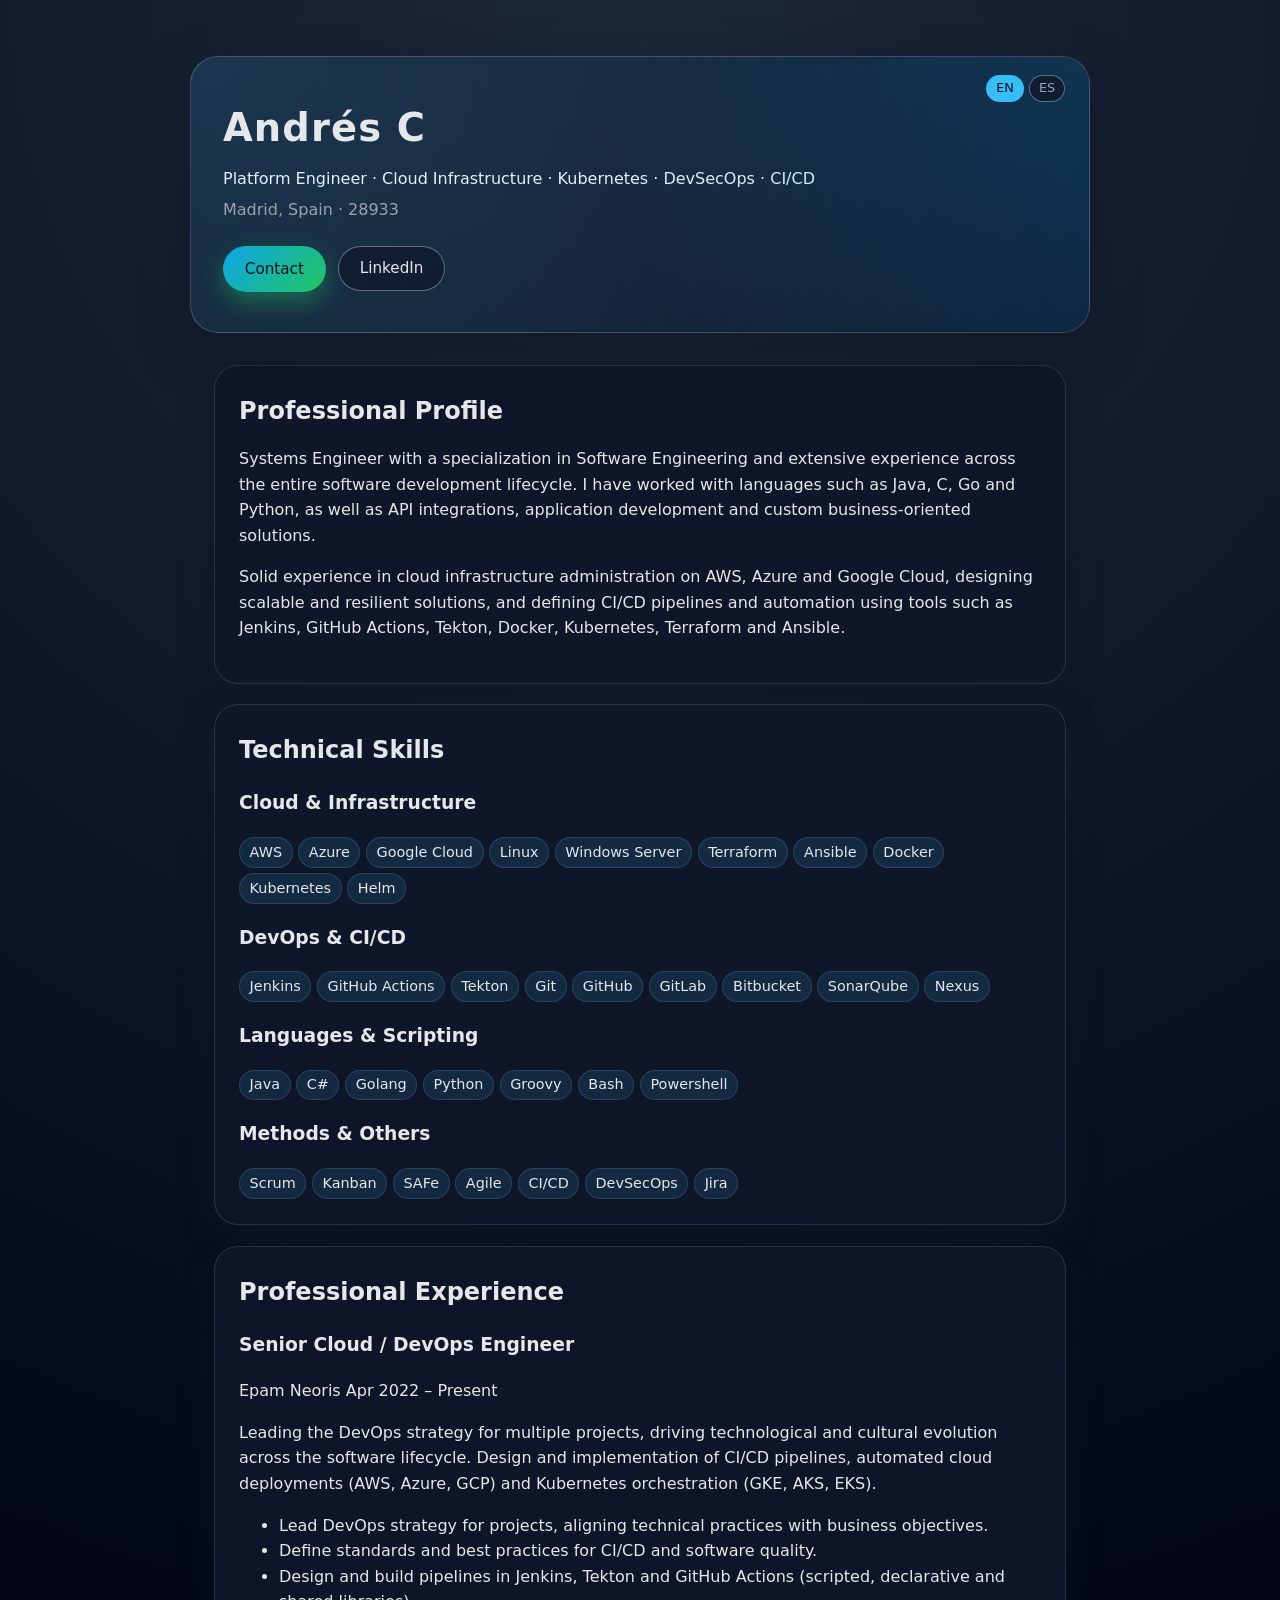
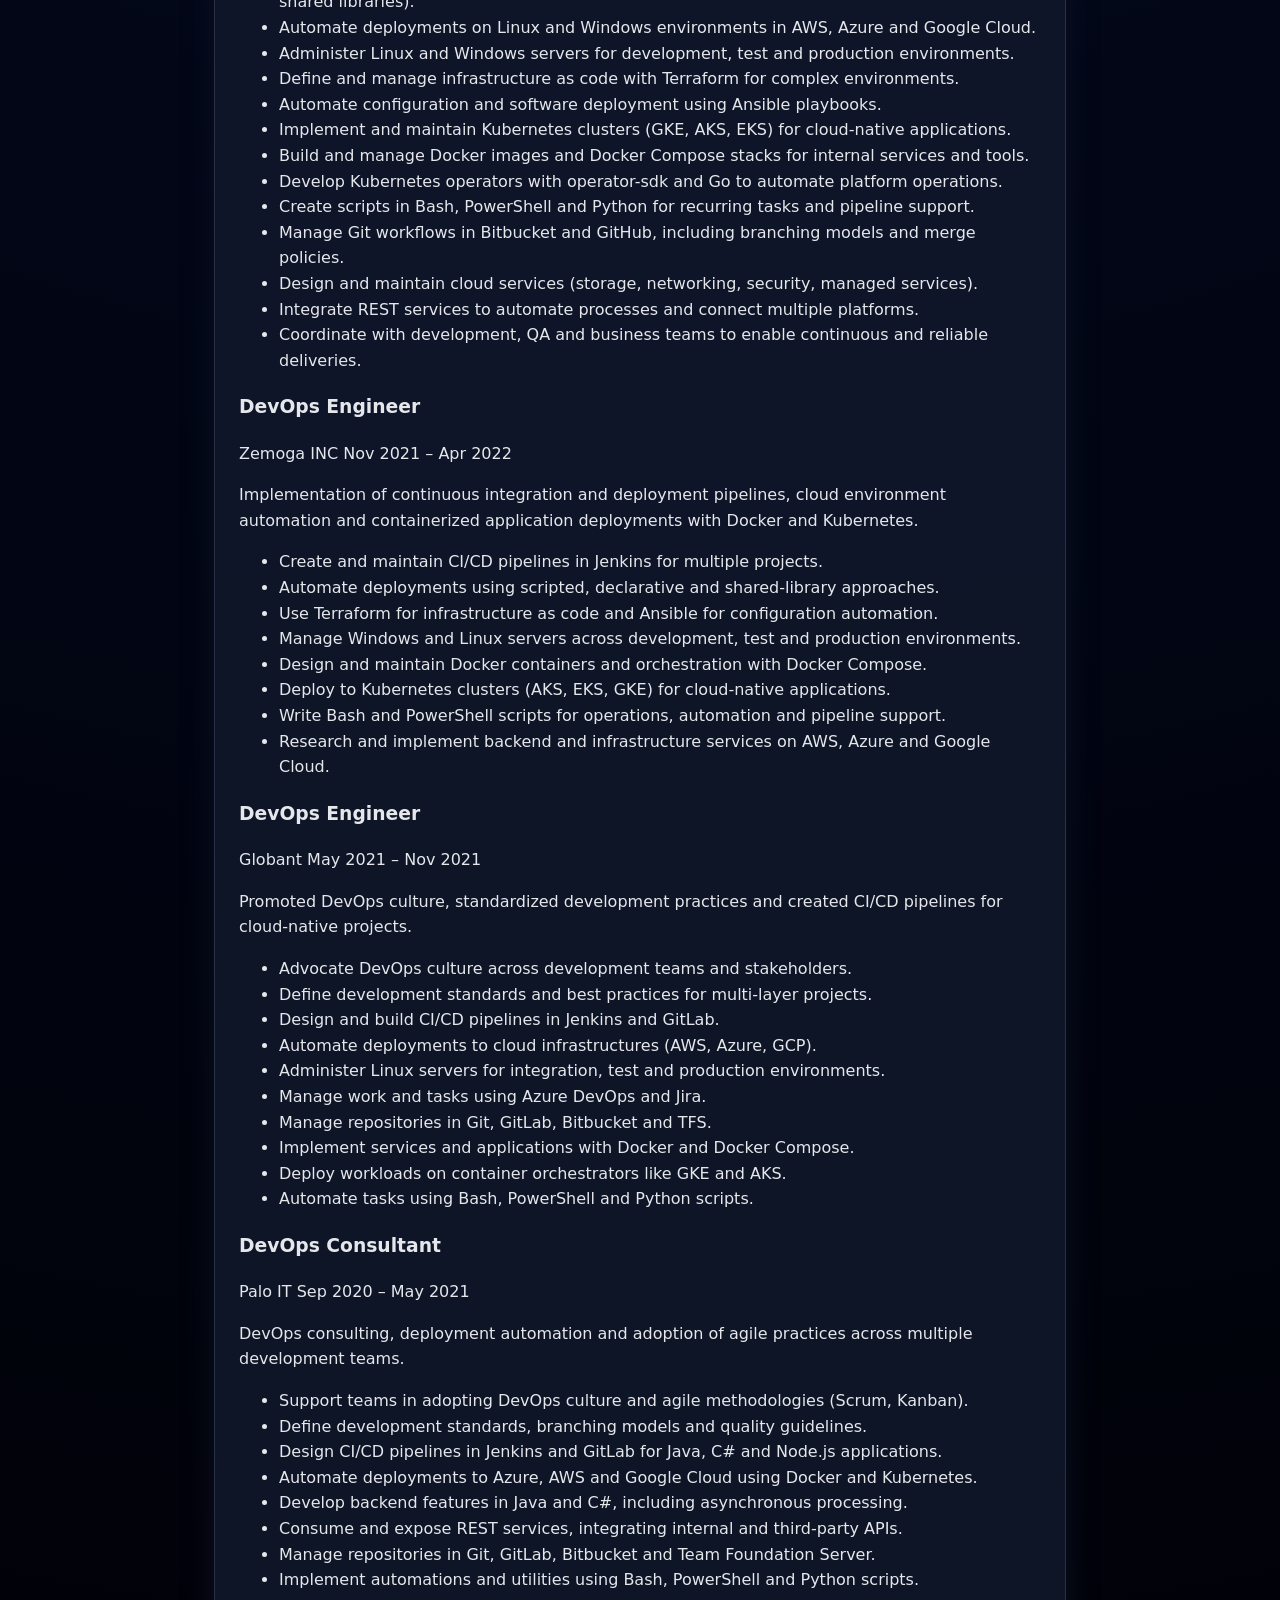
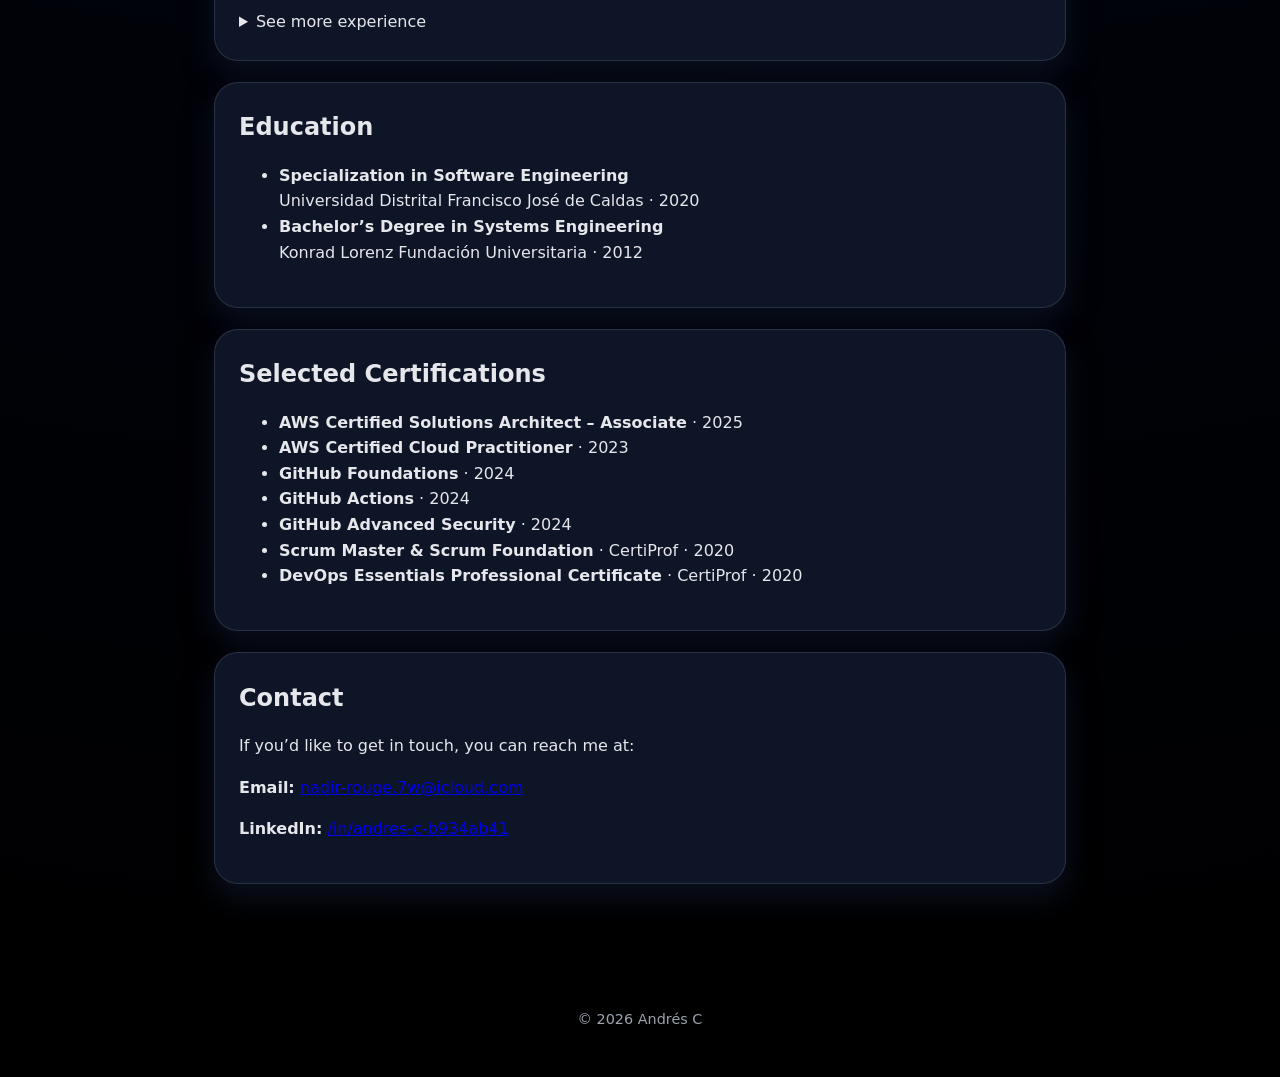
==== index.html @ d0f1df8c "feat(ui): ✨ add initial HTML structure and styles for the website     * Create English and Spanish v" ====
<!DOCTYPE html>
<html lang="en">
<head>
  <meta charset="UTF-8" />
  <title>Andrés C - Platform Engineer</title>
  <meta name="viewport" content="width=device-width, initial-scale=1" />
  <link rel="stylesheet" href="styles.css" />
</head>
<body>
  <header class="hero">
    <div class="hero-content">
      <!-- Language switcher -->
      <div class="lang-switcher">
        <a href="index.html" class="active">EN</a>
        <a href="es/index.html">ES</a>
      </div>

      <h1>Andrés C</h1>
      <p class="role">Platform Engineer · Cloud Infrastructure · Kubernetes · DevSecOps · CI/CD</p>
      <p class="location">Madrid, Spain · 28933</p>
      <div class="hero-links">
        <a href="mailto:nadir-rouge.7w@icloud.com" class="btn primary">Contact</a>
        <a href="https://www.linkedin.com/in/andres-c-b934ab41" target="_blank" class="btn secondary">
          LinkedIn
        </a>
      </div>
    </div>
  </header>

  <main class="container">
    <!-- Profile -->
    <section class="card">
      <h2>Professional Profile</h2>
      <p>
        Systems Engineer with a specialization in Software Engineering and extensive experience across the entire
        software development lifecycle. I have worked with languages such as Java, C, Go and Python, as well as API
        integrations, application development and custom business-oriented solutions.
      </p>
      <p>
        Solid experience in cloud infrastructure administration on AWS, Azure and Google Cloud, designing scalable and
        resilient solutions, and defining CI/CD pipelines and automation using tools such as Jenkins, GitHub Actions,
        Tekton, Docker, Kubernetes, Terraform and Ansible.
      </p>
    </section>

    <!-- Skills -->
    <section class="card">
      <h2>Technical Skills</h2>
      <div class="chips-group">
        <h3>Cloud & Infrastructure</h3>
        <div class="chips">
          <span>AWS</span><span>Azure</span><span>Google Cloud</span>
          <span>Linux</span><span>Windows Server</span>
          <span>Terraform</span><span>Ansible</span>
          <span>Docker</span><span>Kubernetes</span><span>Helm</span>
        </div>
      </div>

      <div class="chips-group">
        <h3>DevOps & CI/CD</h3>
        <div class="chips">
          <span>Jenkins</span><span>GitHub Actions</span><span>Tekton</span>
          <span>Git</span><span>GitHub</span><span>GitLab</span><span>Bitbucket</span>
          <span>SonarQube</span><span>Nexus</span>
        </div>
      </div>

      <div class="chips-group">
        <h3>Languages & Scripting</h3>
        <div class="chips">
          <span>Java</span><span>C#</span><span>Golang</span><span>Python</span>
          <span>Groovy</span><span>Bash</span><span>Powershell</span>
        </div>
      </div>

      <div class="chips-group">
        <h3>Methods & Others</h3>
        <div class="chips">
          <span>Scrum</span><span>Kanban</span><span>SAFe</span><span>Agile</span>
          <span>CI/CD</span><span>DevSecOps</span>
          <span>Jira</span>
        </div>
      </div>
    </section>

    <!-- Experience -->
    <section class="card">
      <h2>Professional Experience</h2>

      <article class="experience-item">
        <header>
          <h3>Senior Cloud / DevOps Engineer</h3>
          <span class="company">Epam Neoris</span>
          <span class="dates">Apr 2022 – Present</span>
        </header>
        <p>
          Leading the DevOps strategy for multiple projects, driving technological and cultural evolution across the
          software lifecycle. Design and implementation of CI/CD pipelines, automated cloud deployments (AWS, Azure,
          GCP) and Kubernetes orchestration (GKE, AKS, EKS).
        </p>
        <ul>
          <li>Lead DevOps strategy for projects, aligning technical practices with business objectives.</li>
          <li>Define standards and best practices for CI/CD and software quality.</li>
          <li>Design and build pipelines in Jenkins, Tekton and GitHub Actions (scripted, declarative and shared libraries).</li>
          <li>Automate deployments on Linux and Windows environments in AWS, Azure and Google Cloud.</li>
          <li>Administer Linux and Windows servers for development, test and production environments.</li>
          <li>Define and manage infrastructure as code with Terraform for complex environments.</li>
          <li>Automate configuration and software deployment using Ansible playbooks.</li>
          <li>Implement and maintain Kubernetes clusters (GKE, AKS, EKS) for cloud-native applications.</li>
          <li>Build and manage Docker images and Docker Compose stacks for internal services and tools.</li>
          <li>Develop Kubernetes operators with operator-sdk and Go to automate platform operations.</li>
          <li>Create scripts in Bash, PowerShell and Python for recurring tasks and pipeline support.</li>
          <li>Manage Git workflows in Bitbucket and GitHub, including branching models and merge policies.</li>
          <li>Design and maintain cloud services (storage, networking, security, managed services).</li>
          <li>Integrate REST services to automate processes and connect multiple platforms.</li>
          <li>Coordinate with development, QA and business teams to enable continuous and reliable deliveries.</li>
        </ul>
      </article>

      <article class="experience-item">
        <header>
          <h3>DevOps Engineer</h3>
          <span class="company">Zemoga INC</span>
          <span class="dates">Nov 2021 – Apr 2022</span>
        </header>
        <p>
          Implementation of continuous integration and deployment pipelines, cloud environment automation and
          containerized application deployments with Docker and Kubernetes.
        </p>
        <ul>
          <li>Create and maintain CI/CD pipelines in Jenkins for multiple projects.</li>
          <li>Automate deployments using scripted, declarative and shared-library approaches.</li>
          <li>Use Terraform for infrastructure as code and Ansible for configuration automation.</li>
          <li>Manage Windows and Linux servers across development, test and production environments.</li>
          <li>Design and maintain Docker containers and orchestration with Docker Compose.</li>
          <li>Deploy to Kubernetes clusters (AKS, EKS, GKE) for cloud-native applications.</li>
          <li>Write Bash and PowerShell scripts for operations, automation and pipeline support.</li>
          <li>Research and implement backend and infrastructure services on AWS, Azure and Google Cloud.</li>
        </ul>
      </article>

      <article class="experience-item">
        <header>
          <h3>DevOps Engineer</h3>
          <span class="company">Globant</span>
          <span class="dates">May 2021 – Nov 2021</span>
        </header>
        <p>
          Promoted DevOps culture, standardized development practices and created CI/CD pipelines for cloud-native
          projects.
        </p>
        <ul>
          <li>Advocate DevOps culture across development teams and stakeholders.</li>
          <li>Define development standards and best practices for multi-layer projects.</li>
          <li>Design and build CI/CD pipelines in Jenkins and GitLab.</li>
          <li>Automate deployments to cloud infrastructures (AWS, Azure, GCP).</li>
          <li>Administer Linux servers for integration, test and production environments.</li>
          <li>Manage work and tasks using Azure DevOps and Jira.</li>
          <li>Manage repositories in Git, GitLab, Bitbucket and TFS.</li>
          <li>Implement services and applications with Docker and Docker Compose.</li>
          <li>Deploy workloads on container orchestrators like GKE and AKS.</li>
          <li>Automate tasks using Bash, PowerShell and Python scripts.</li>
        </ul>
      </article>

      <article class="experience-item">
        <header>
          <h3>DevOps Consultant</h3>
          <span class="company">Palo IT</span>
          <span class="dates">Sep 2020 – May 2021</span>
        </header>
        <p>
          DevOps consulting, deployment automation and adoption of agile practices across multiple development teams.
        </p>
        <ul>
          <li>Support teams in adopting DevOps culture and agile methodologies (Scrum, Kanban).</li>
          <li>Define development standards, branching models and quality guidelines.</li>
          <li>Design CI/CD pipelines in Jenkins and GitLab for Java, C# and Node.js applications.</li>
          <li>Automate deployments to Azure, AWS and Google Cloud using Docker and Kubernetes.</li>
          <li>Develop backend features in Java and C#, including asynchronous processing.</li>
          <li>Consume and expose REST services, integrating internal and third-party APIs.</li>
          <li>Manage repositories in Git, GitLab, Bitbucket and Team Foundation Server.</li>
          <li>Implement automations and utilities using Bash, PowerShell and Python scripts.</li>
        </ul>
      </article>

      <details class="more-experience">
        <summary>See more experience</summary>

        <article class="experience-item">
          <header>
            <h3>DevOps Architecture Center of Excellence</h3>
            <span class="company">Colombia Telecomunicaciones - Telefónica - Movistar</span>
            <span class="dates">Aug 2018 – Sep 2020</span>
          </header>
          <p>
            Promoted DevOps culture, managed development squads and automated deployments on cloud and container
            platforms.
          </p>
          <ul>
            <li>Promote DevOps culture across business and technical teams.</li>
            <li>Lead and mentor development squads using agile frameworks (Scrum, Kanban, SAFe).</li>
            <li>Define development standards and architecture guidelines for internal applications.</li>
            <li>Configure and administer Windows and Linux servers for corporate applications.</li>
            <li>Design and maintain Jenkins pipelines for continuous integration and deployment.</li>
            <li>Manage work and releases with Azure DevOps and Jira.</li>
            <li>Create and manage repositories in Git and Team Foundation Server.</li>
            <li>Research and adopt cloud services (AWS, Azure, GCP), including storage and managed services.</li>
            <li>Develop REST services in Java and C#, applying object-oriented principles.</li>
            <li>Build Docker images and deploy workloads on Rancher, Okteto and AKS.</li>
          </ul>
        </article>

        <article class="experience-item">
          <header>
            <h3>Senior / Semi-Senior / Junior Developer</h3>
            <span class="company">Movistar, Protekto, Wizenz</span>
            <span class="dates">2013 – 2018</span>
          </header>
          <p>
            Backend and frontend development with Java, C#, Angular and NodeJS, working with agile methodologies and
            progressively adopting DevOps practices.
          </p>
          <ul>
            <li>Develop backend services in Java and C# using frameworks such as Spring Boot and .NET.</li>
            <li>Build web applications and SPAs with Angular and NodeJS integrated with REST APIs.</li>
            <li>Design and implement RESTful services, integrating internal and third-party systems.</li>
            <li>Model data and queries for relational and non-relational databases.</li>
            <li>Apply OOP principles and clean code practices.</li>
            <li>Actively participate in agile teams (Scrum / Kanban): refinement, planning, demos and retrospectives.</li>
            <li>Use version control tools (Git, TFS) and work management tools (Jira, Azure DevOps).</li>
            <li>Automate basic builds and deployments with Jenkins and Bash / PowerShell scripts.</li>
            <li>Collaborate in the transition towards DevOps practices: continuous integration and stable test environments.</li>
          </ul>
        </article>
      </details>
    </section>

    <!-- Education -->
    <section class="card">
      <h2>Education</h2>
      <ul class="education-list">
        <li>
          <strong>Specialization in Software Engineering</strong><br />
          Universidad Distrital Francisco José de Caldas · 2020
        </li>
        <li>
          <strong>Bachelor’s Degree in Systems Engineering</strong><br />
          Konrad Lorenz Fundación Universitaria · 2012
        </li>
      </ul>
    </section>

    <!-- Certifications -->
    <section class="card">
      <h2>Selected Certifications</h2>
      <ul class="cert-list">
        <li><strong>AWS Certified Solutions Architect – Associate</strong> · 2025</li>
        <li><strong>AWS Certified Cloud Practitioner</strong> · 2023</li>
        <li><strong>GitHub Foundations</strong> · 2024</li>
        <li><strong>GitHub Actions</strong> · 2024</li>
        <li><strong>GitHub Advanced Security</strong> · 2024</li>
        <li><strong>Scrum Master & Scrum Foundation</strong> · CertiProf · 2020</li>
        <li><strong>DevOps Essentials Professional Certificate</strong> · CertiProf · 2020</li>
      </ul>
    </section>

    <!-- Contact -->
    <section class="card">
      <h2>Contact</h2>
      <p>If you’d like to get in touch, you can reach me at:</p>
      <p class="contact-line">
        <strong>Email:</strong>
        <a href="mailto:nadir-rouge.7w@icloud.com">nadir-rouge.7w@icloud.com</a>
      </p>
      <p class="contact-line">
        <strong>LinkedIn:</strong>
        <a href="https://www.linkedin.com/in/andres-c-b934ab41" target="_blank">
          /in/andres-c-b934ab41
        </a>
      </p>
    </section>
  </main>

  <footer class="footer">
    <p>© <span id="year"></span> Andrés C</p>
  </footer>

  <script>
    document.getElementById("year").textContent = new Date().getFullYear();
  </script>
</body>
</html>
---- styles.css ----
:root {
  --bg: #0f172a;
  --bg-elevated: #020617;
  --card-bg: #020617;
  --accent: #38bdf8;
  --accent-soft: rgba(56, 189, 248, 0.12);
  --text-main: #e5e7eb;
  --text-muted: #9ca3af;
  --border-subtle: rgba(148, 163, 184, 0.2);
  --radius-lg: 18px;
  --radius-xl: 24px;
  --shadow-soft: 0 18px 45px rgba(15, 23, 42, 0.6);
}

*,
*::before,
*::after {
  box-sizing: border-box;
}

body {
  margin: 0;
  font-family: system-ui, -apple-system, BlinkMacSystemFont, "Segoe UI", sans-serif;
  background: radial-gradient(circle at top, #1d283a 0, #020617 40%, #000 100%);
  color: var(--text-main);
  line-height: 1.6;
}

.hero {
  padding: 3.5rem 1.5rem 2rem;
}

.hero-content {
  max-width: 900px;
  margin: 0 auto;
  background: radial-gradient(circle at top left, rgba(56, 189, 248, 0.15), rgba(15, 23, 42, 0.95));
  border-radius: 28px;
  padding: 2.5rem 2rem;
  box-shadow: var(--shadow-soft);
  border: 1px solid rgba(148, 163, 184, 0.35);
  position: relative;
  overflow: hidden;
}

.hero-content::after {
  content: "";
  position: absolute;
  inset: 0;
  background: radial-gradient(circle at 120% -20%, rgba(14, 165, 233, 0.45), transparent 60%);
  opacity: 0.6;
  pointer-events: none;
}

.hero h1 {
  margin: 0 0 0.5rem;
  font-size: clamp(2.1rem, 3vw, 2.7rem);
  letter-spacing: 0.03em;
  position: relative;
}

.role {
  margin: 0 0 0.3rem;
  font-weight: 500;
  color: #e0f2fe;
  position: relative;
}

.location {
  margin: 0 0 1.5rem;
  color: var(--text-muted);
  position: relative;
}

.hero-links {
  display: flex;
  flex-wrap: wrap;
  gap: 0.75rem;
  position: relative;
  z-index: 1;
}

.btn {
  border-radius: 999px;
  padding: 0.6rem 1.3rem;
  font-size: 0.95rem;
  font-weight: 500;
  text-decoration: none;
  display: inline-flex;
  align-items: center;
  justify-content: center;
  border: 1px solid transparent;
  cursor: pointer;
  transition: all 0.18s ease-out;
  backdrop-filter: blur(8px);
}

.btn.primary {
  background: linear-gradient(135deg, #0ea5e9, #22c55e);
  color: #0b1120;
  box-shadow: 0 10px 25px rgba(34, 197, 94, 0.4);
}

.btn.primary:hover {
  transform: translateY(-1px) scale(1.01);
  box-shadow: 0 14px 35px rgba(34, 197, 94, 0.5);
}

.btn.secondary {
  background: rgba(15, 23, 42, 0.7);
  border-color: rgba(148, 163, 184, 0.6);
  color: var(--text-main);
}

.btn.secondary:hover {
  background: rgba(15, 23, 42, 0.95);
  transform: translateY(-1px);
}


.container {
  max-width: 900px;
  margin: 0 auto 3rem;
  padding: 0 1.5rem 1rem;
}

.card {
  background: rgba(15, 23, 42, 0.95);
  border-radius: var(--radius-xl);
  padding: 1.6rem 1.5rem;
  margin-bottom: 1.3rem;
  border: 1px solid var(--border-subtle);
  box-shadow: 0 14px 30px rgba(15, 23, 42, 0.7);
}

.card h2 {
  margin : 0 0 1rem;
}

.chips {
  display: flex;
  flex-wrap: wrap;
  gap: 0.35rem;         
}

.chips span {
  display: inline-flex;
  align-items: center;
  padding: 0.18rem 0.6rem;
  border-radius: 999px;
  background: var(--accent-soft);
  border: 1px solid var(--border-subtle);
  font-size: 0.9rem;
  white-space: nowrap;
}

.footer {
  display: flex;
  justify-content: center;
  align-items: center;
  text-align: center;
  padding: 1.5rem 1rem 2rem;
  color: var(--text-muted);
  font-size: 0.9rem;
}

.lang-switcher {
  position: absolute;
  top: 1.1rem;
  right: 1.5rem;
  display: flex;
  gap: 0.35rem;
  z-index: 2;
}

.lang-switcher a {
  font-size: 0.8rem;
  padding: 0.15rem 0.55rem;
  border-radius: 999px;
  border: 1px solid rgba(148, 163, 184, 0.6);
  background: rgba(15, 23, 42, 0.8);
  color: var(--text-muted);
  text-decoration: none;
}

.lang-switcher a:hover {
  background: rgba(15, 23, 42, 1);
}

.lang-switcher a.active {
  background: var(--accent);
  color: #0b1120;
  border-color: transparent;
}
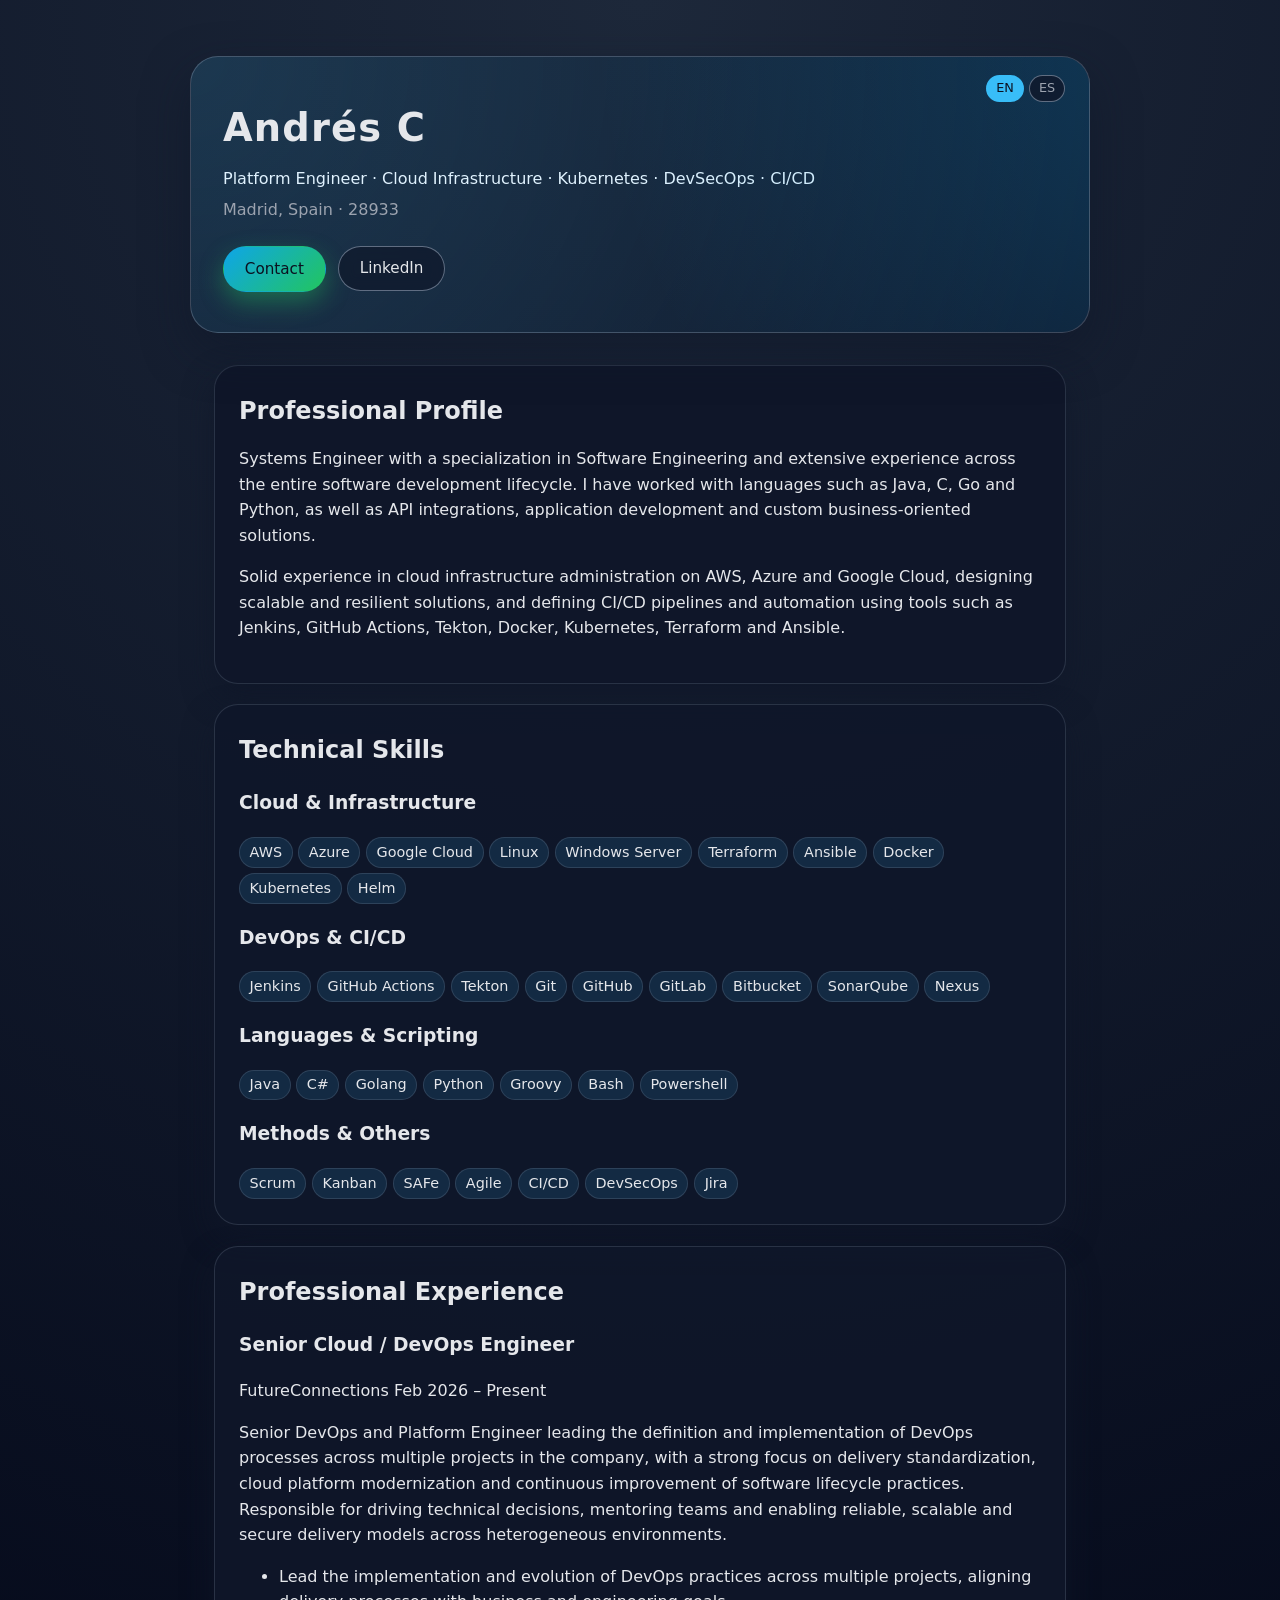
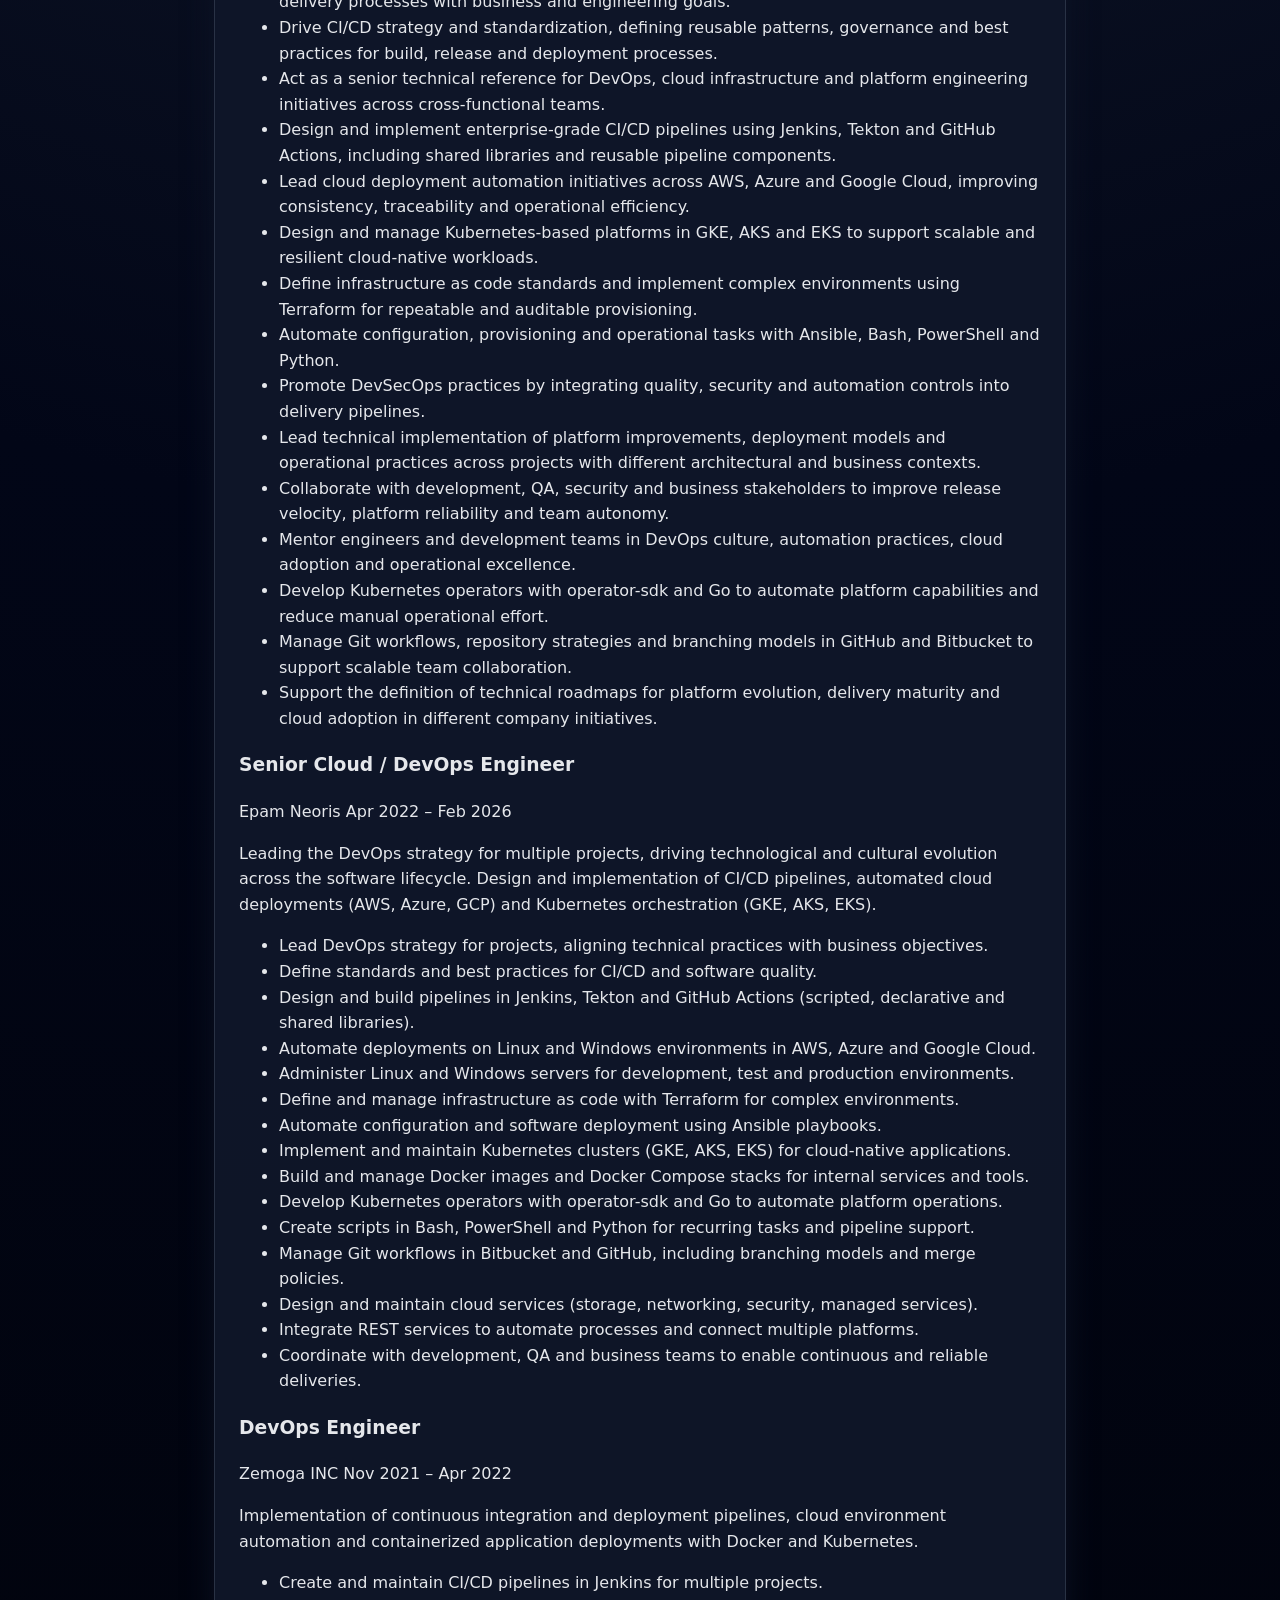
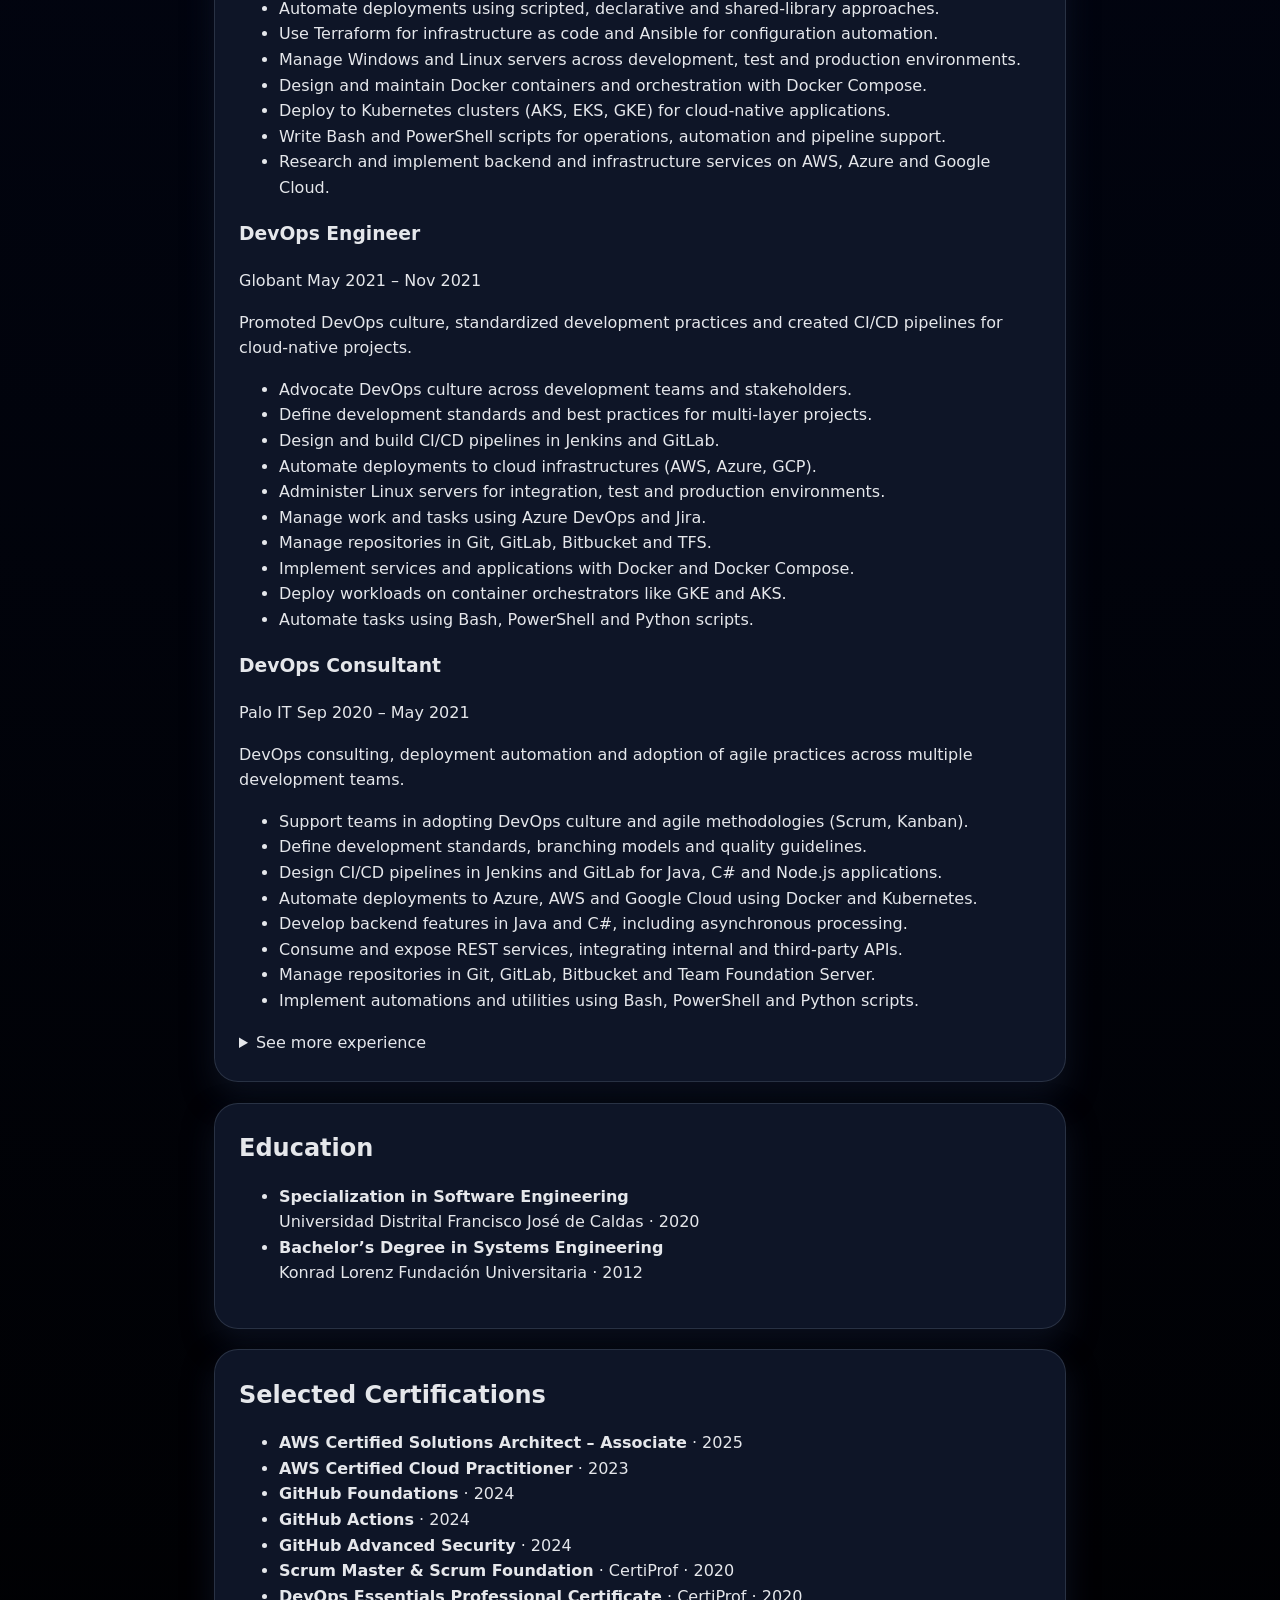
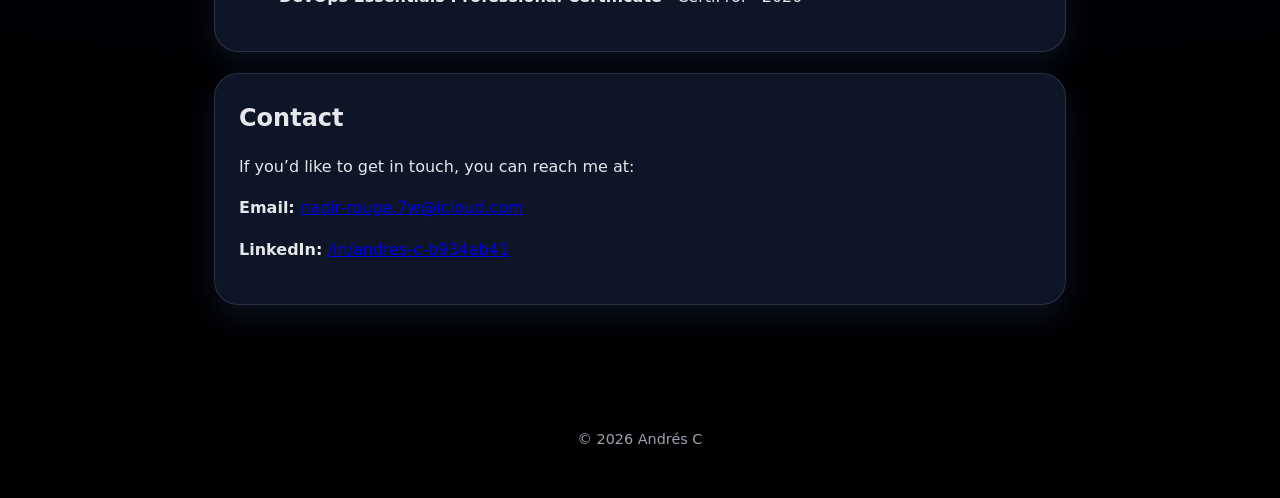
==== commit ee8fd66f: "feat(experience): add new experience entry for Senior Cloud/DevOps Engineer * Include detailed respo" ====
--- a/index.html
+++ b/index.html
@@ -90,8 +90,39 @@
       <article class="experience-item">
         <header>
           <h3>Senior Cloud / DevOps Engineer</h3>
+          <span class="company">FutureConnections</span>
+          <span class="dates">Feb 2026 – Present</span>
+        </header>
+        <p>
+          Senior DevOps and Platform Engineer leading the definition and implementation of DevOps processes across multiple
+          projects in the company, with a strong focus on delivery standardization, cloud platform modernization and
+          continuous improvement of software lifecycle practices. Responsible for driving technical decisions, mentoring
+          teams and enabling reliable, scalable and secure delivery models across heterogeneous environments.
+        </p>
+        <ul>
+          <li>Lead the implementation and evolution of DevOps practices across multiple projects, aligning delivery processes with business and engineering goals.</li>
+          <li>Drive CI/CD strategy and standardization, defining reusable patterns, governance and best practices for build, release and deployment processes.</li>
+          <li>Act as a senior technical reference for DevOps, cloud infrastructure and platform engineering initiatives across cross-functional teams.</li>
+          <li>Design and implement enterprise-grade CI/CD pipelines using Jenkins, Tekton and GitHub Actions, including shared libraries and reusable pipeline components.</li>
+          <li>Lead cloud deployment automation initiatives across AWS, Azure and Google Cloud, improving consistency, traceability and operational efficiency.</li>
+          <li>Design and manage Kubernetes-based platforms in GKE, AKS and EKS to support scalable and resilient cloud-native workloads.</li>
+          <li>Define infrastructure as code standards and implement complex environments using Terraform for repeatable and auditable provisioning.</li>
+          <li>Automate configuration, provisioning and operational tasks with Ansible, Bash, PowerShell and Python.</li>
+          <li>Promote DevSecOps practices by integrating quality, security and automation controls into delivery pipelines.</li>
+          <li>Lead technical implementation of platform improvements, deployment models and operational practices across projects with different architectural and business contexts.</li>
+          <li>Collaborate with development, QA, security and business stakeholders to improve release velocity, platform reliability and team autonomy.</li>
+          <li>Mentor engineers and development teams in DevOps culture, automation practices, cloud adoption and operational excellence.</li>
+          <li>Develop Kubernetes operators with operator-sdk and Go to automate platform capabilities and reduce manual operational effort.</li>
+          <li>Manage Git workflows, repository strategies and branching models in GitHub and Bitbucket to support scalable team collaboration.</li>
+          <li>Support the definition of technical roadmaps for platform evolution, delivery maturity and cloud adoption in different company initiatives.</li>
+        </ul>
+      </article>
+
+      <article class="experience-item">
+        <header>
+          <h3>Senior Cloud / DevOps Engineer</h3>
           <span class="company">Epam Neoris</span>
-          <span class="dates">Apr 2022 – Present</span>
+          <span class="dates">Apr 2022 – Feb 2026</span>
         </header>
         <p>
           Leading the DevOps strategy for multiple projects, driving technological and cultural evolution across the
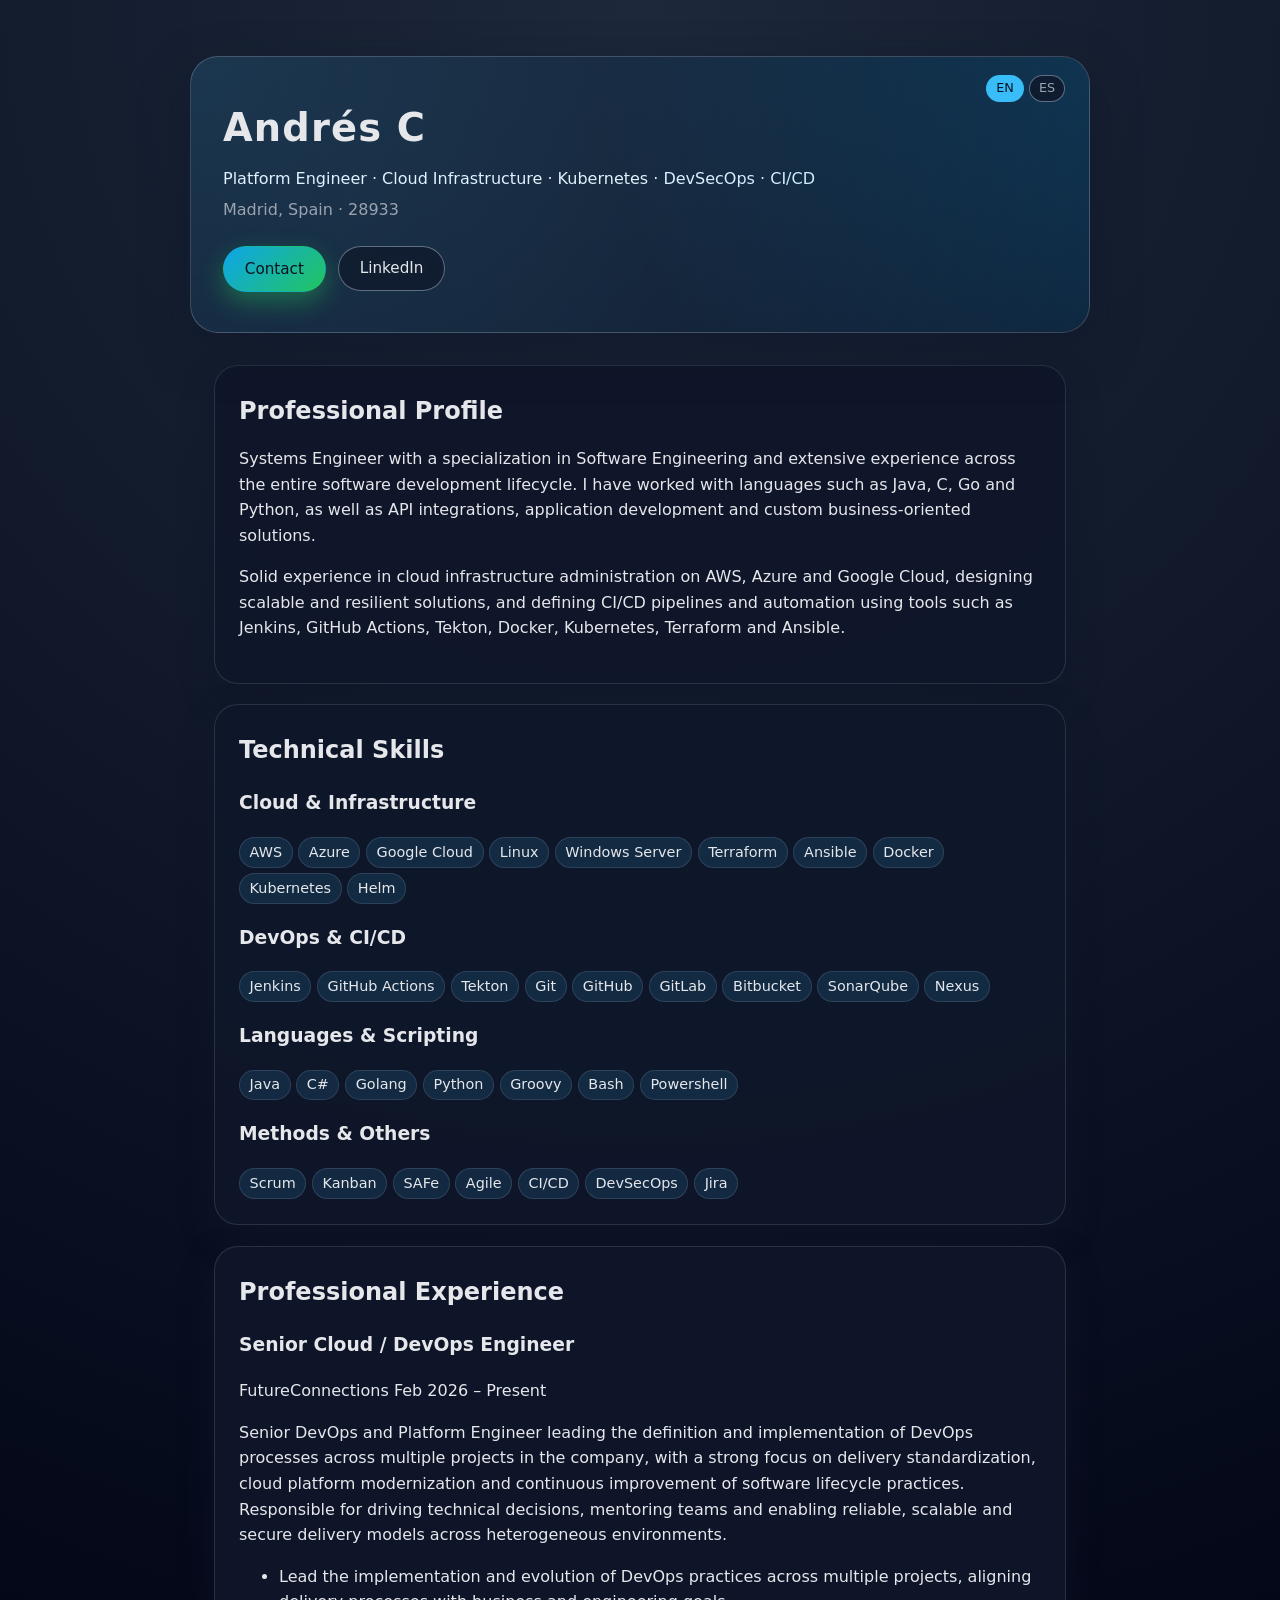
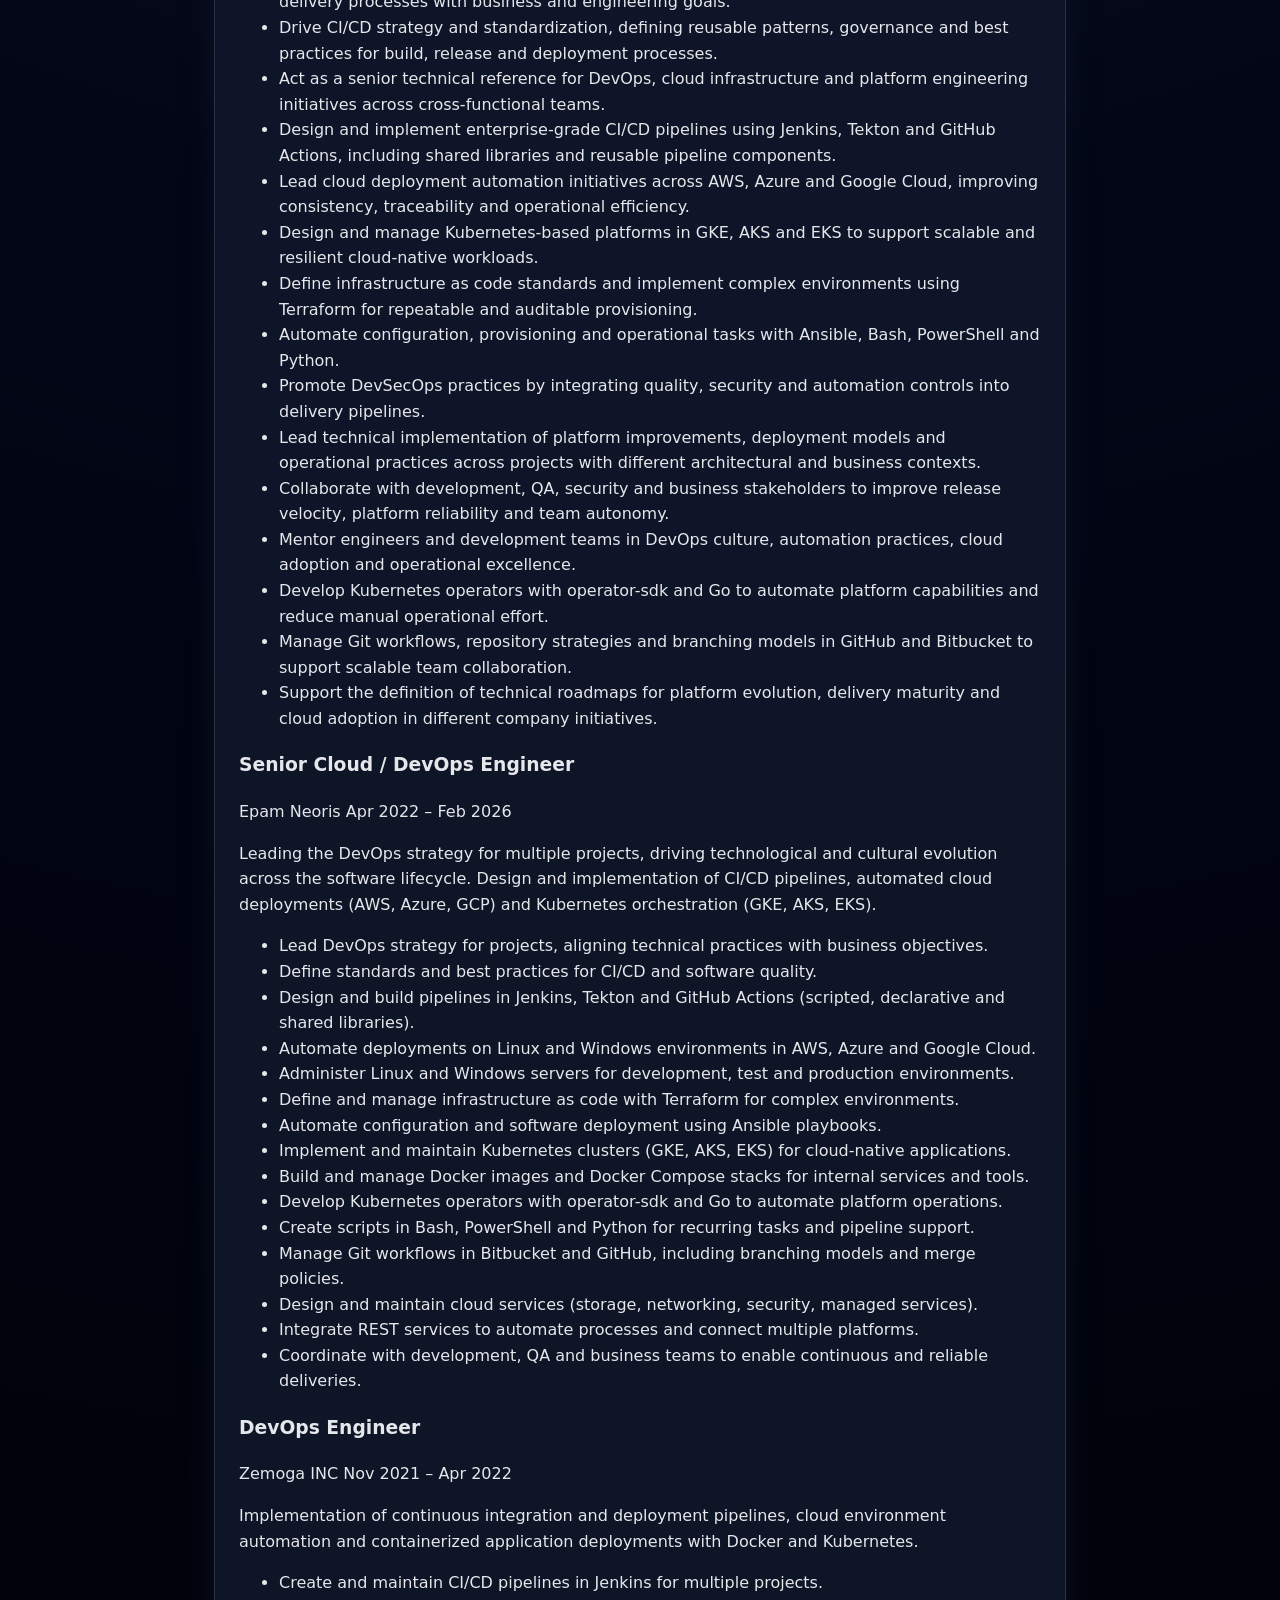
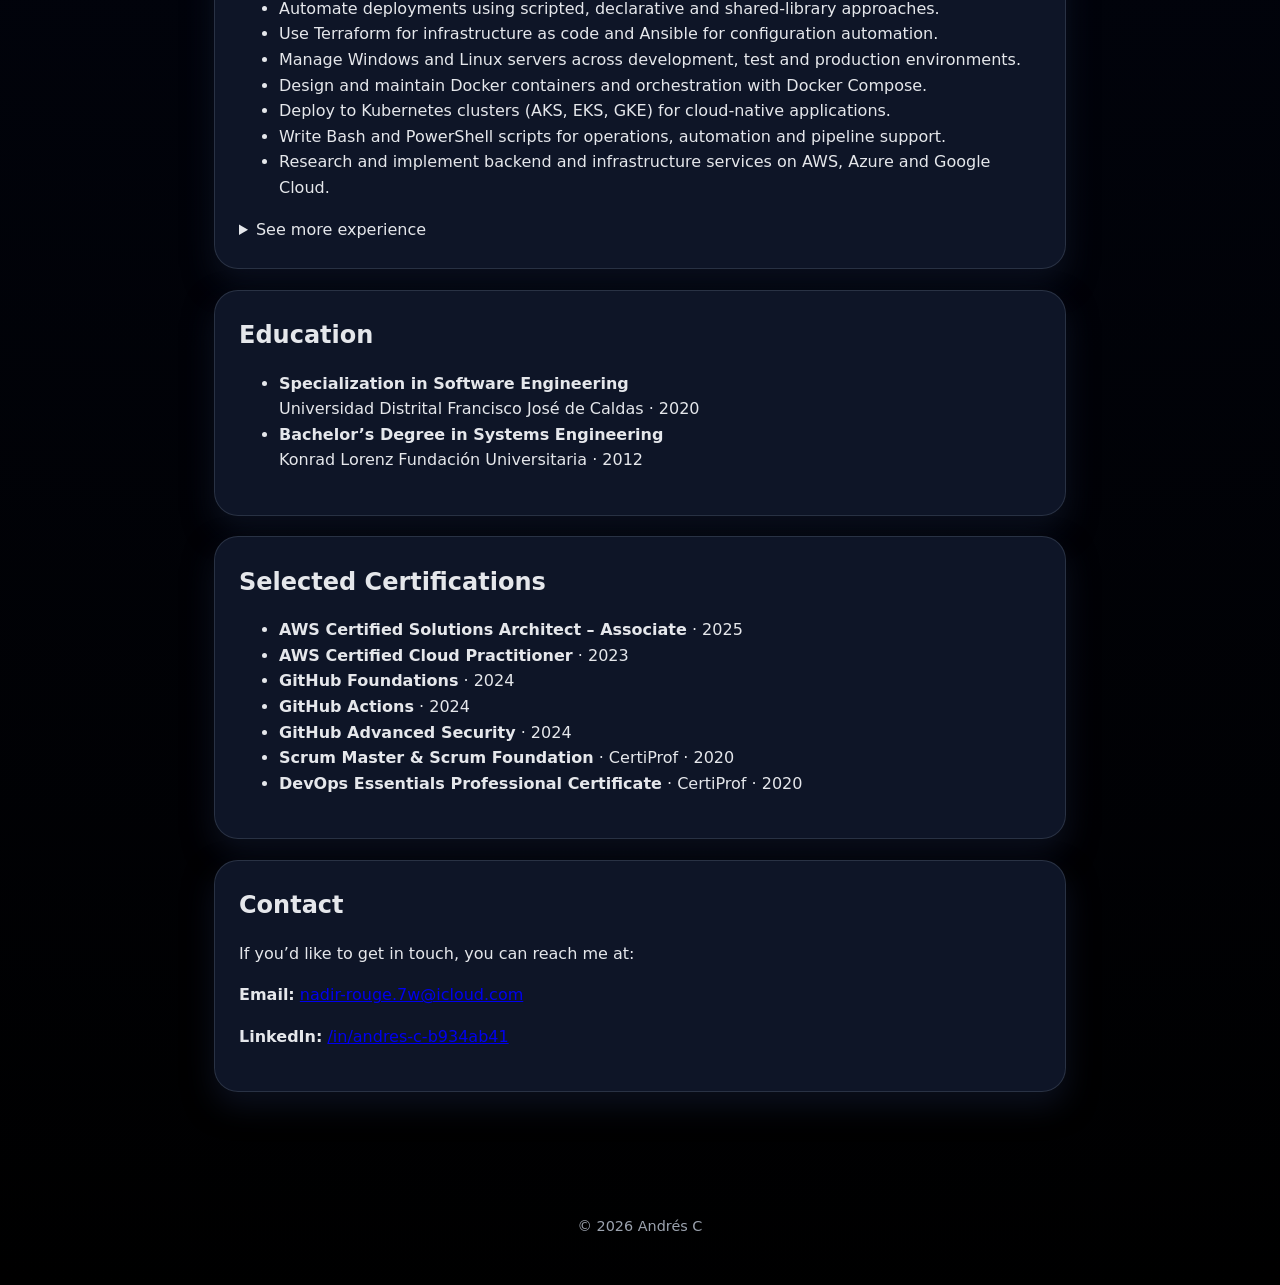
==== commit 456d1dda: "feat(experience): add detailed experience entries for DevOps roles * Enhance the experience section " ====
--- a/index.html
+++ b/index.html
@@ -170,53 +170,53 @@
         </ul>
       </article>
 
-      <article class="experience-item">
-        <header>
-          <h3>DevOps Engineer</h3>
-          <span class="company">Globant</span>
-          <span class="dates">May 2021 – Nov 2021</span>
-        </header>
-        <p>
-          Promoted DevOps culture, standardized development practices and created CI/CD pipelines for cloud-native
-          projects.
-        </p>
-        <ul>
-          <li>Advocate DevOps culture across development teams and stakeholders.</li>
-          <li>Define development standards and best practices for multi-layer projects.</li>
-          <li>Design and build CI/CD pipelines in Jenkins and GitLab.</li>
-          <li>Automate deployments to cloud infrastructures (AWS, Azure, GCP).</li>
-          <li>Administer Linux servers for integration, test and production environments.</li>
-          <li>Manage work and tasks using Azure DevOps and Jira.</li>
-          <li>Manage repositories in Git, GitLab, Bitbucket and TFS.</li>
-          <li>Implement services and applications with Docker and Docker Compose.</li>
-          <li>Deploy workloads on container orchestrators like GKE and AKS.</li>
-          <li>Automate tasks using Bash, PowerShell and Python scripts.</li>
-        </ul>
-      </article>
-
-      <article class="experience-item">
-        <header>
-          <h3>DevOps Consultant</h3>
-          <span class="company">Palo IT</span>
-          <span class="dates">Sep 2020 – May 2021</span>
-        </header>
-        <p>
-          DevOps consulting, deployment automation and adoption of agile practices across multiple development teams.
-        </p>
-        <ul>
-          <li>Support teams in adopting DevOps culture and agile methodologies (Scrum, Kanban).</li>
-          <li>Define development standards, branching models and quality guidelines.</li>
-          <li>Design CI/CD pipelines in Jenkins and GitLab for Java, C# and Node.js applications.</li>
-          <li>Automate deployments to Azure, AWS and Google Cloud using Docker and Kubernetes.</li>
-          <li>Develop backend features in Java and C#, including asynchronous processing.</li>
-          <li>Consume and expose REST services, integrating internal and third-party APIs.</li>
-          <li>Manage repositories in Git, GitLab, Bitbucket and Team Foundation Server.</li>
-          <li>Implement automations and utilities using Bash, PowerShell and Python scripts.</li>
-        </ul>
-      </article>
-
       <details class="more-experience">
         <summary>See more experience</summary>
+
+        <article class="experience-item">
+          <header>
+            <h3>DevOps Engineer</h3>
+            <span class="company">Globant</span>
+            <span class="dates">May 2021 – Nov 2021</span>
+          </header>
+          <p>
+            Promoted DevOps culture, standardized development practices and created CI/CD pipelines for cloud-native
+            projects.
+          </p>
+          <ul>
+            <li>Advocate DevOps culture across development teams and stakeholders.</li>
+            <li>Define development standards and best practices for multi-layer projects.</li>
+            <li>Design and build CI/CD pipelines in Jenkins and GitLab.</li>
+            <li>Automate deployments to cloud infrastructures (AWS, Azure, GCP).</li>
+            <li>Administer Linux servers for integration, test and production environments.</li>
+            <li>Manage work and tasks using Azure DevOps and Jira.</li>
+            <li>Manage repositories in Git, GitLab, Bitbucket and TFS.</li>
+            <li>Implement services and applications with Docker and Docker Compose.</li>
+            <li>Deploy workloads on container orchestrators like GKE and AKS.</li>
+            <li>Automate tasks using Bash, PowerShell and Python scripts.</li>
+          </ul>
+        </article>
+
+        <article class="experience-item">
+          <header>
+            <h3>DevOps Consultant</h3>
+            <span class="company">Palo IT</span>
+            <span class="dates">Sep 2020 – May 2021</span>
+          </header>
+          <p>
+            DevOps consulting, deployment automation and adoption of agile practices across multiple development teams.
+          </p>
+          <ul>
+            <li>Support teams in adopting DevOps culture and agile methodologies (Scrum, Kanban).</li>
+            <li>Define development standards, branching models and quality guidelines.</li>
+            <li>Design CI/CD pipelines in Jenkins and GitLab for Java, C# and Node.js applications.</li>
+            <li>Automate deployments to Azure, AWS and Google Cloud using Docker and Kubernetes.</li>
+            <li>Develop backend features in Java and C#, including asynchronous processing.</li>
+            <li>Consume and expose REST services, integrating internal and third-party APIs.</li>
+            <li>Manage repositories in Git, GitLab, Bitbucket and Team Foundation Server.</li>
+            <li>Implement automations and utilities using Bash, PowerShell and Python scripts.</li>
+          </ul>
+        </article>
 
         <article class="experience-item">
           <header>
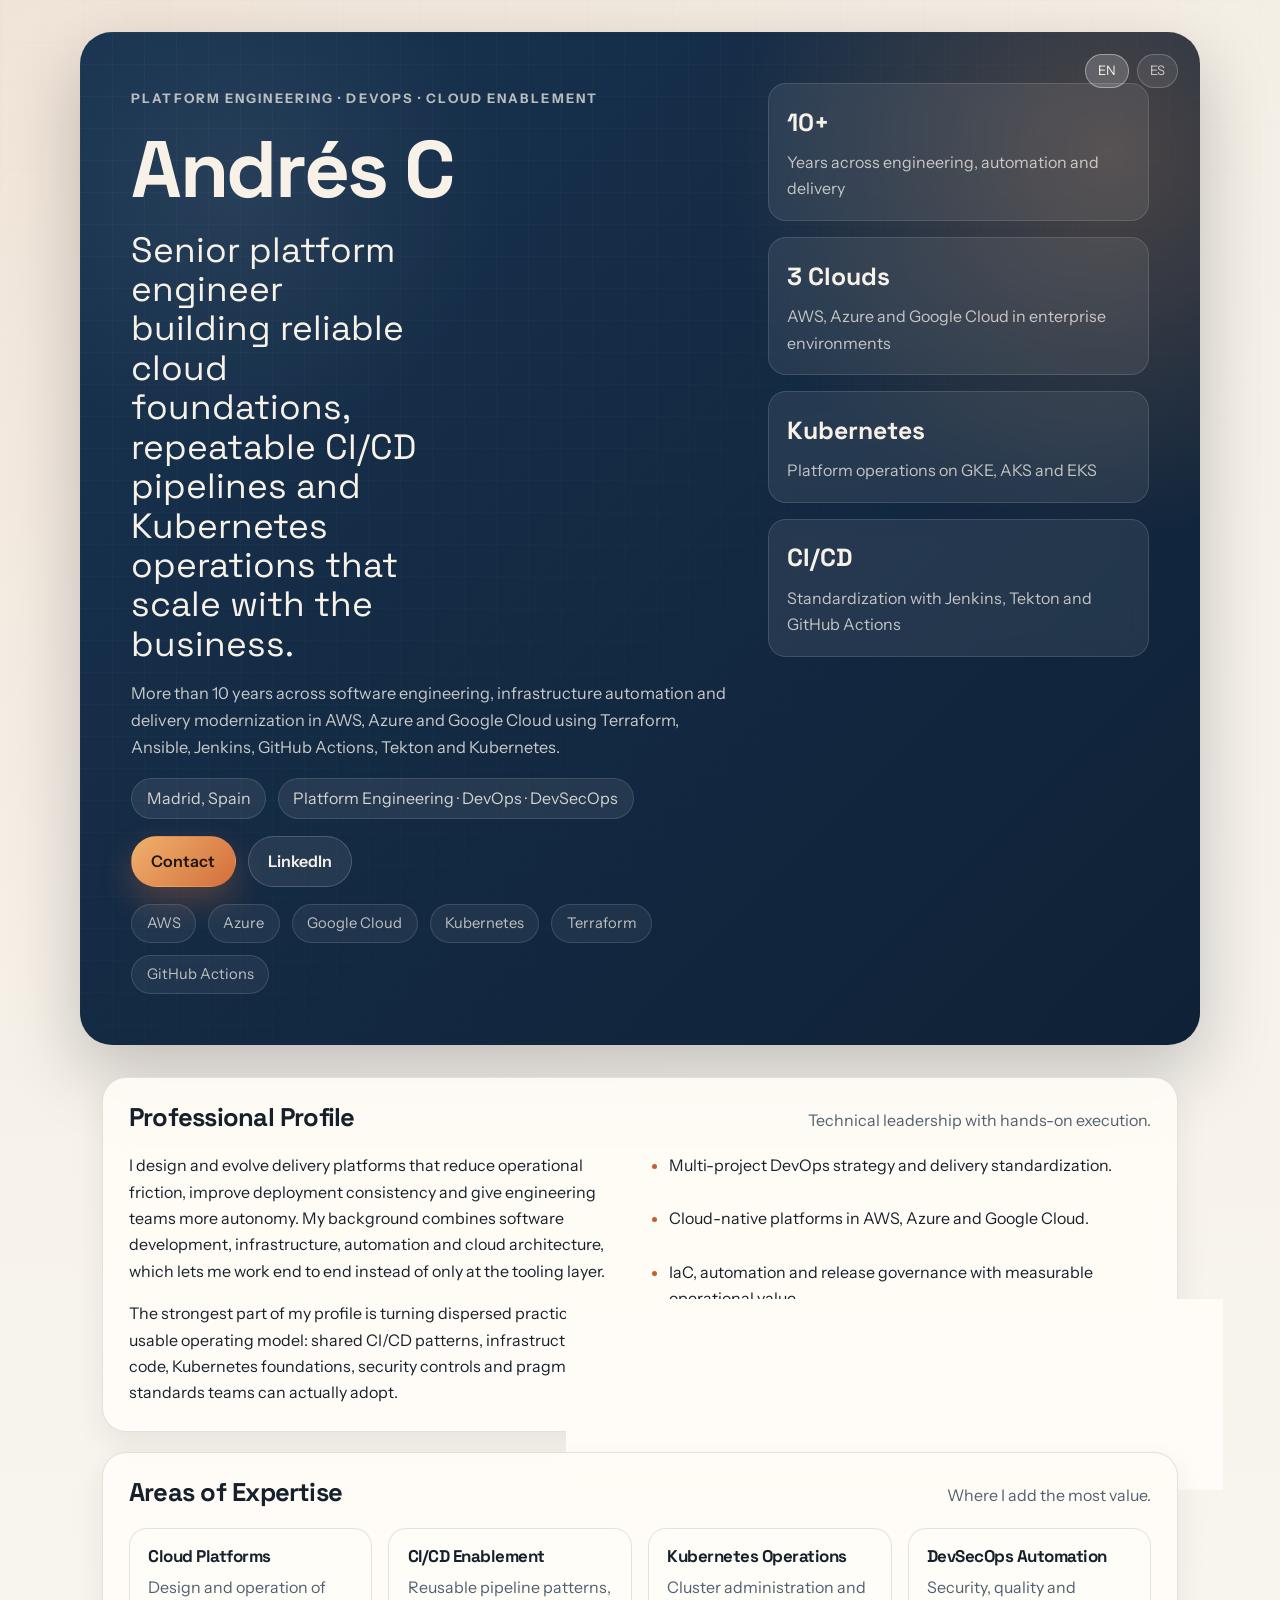
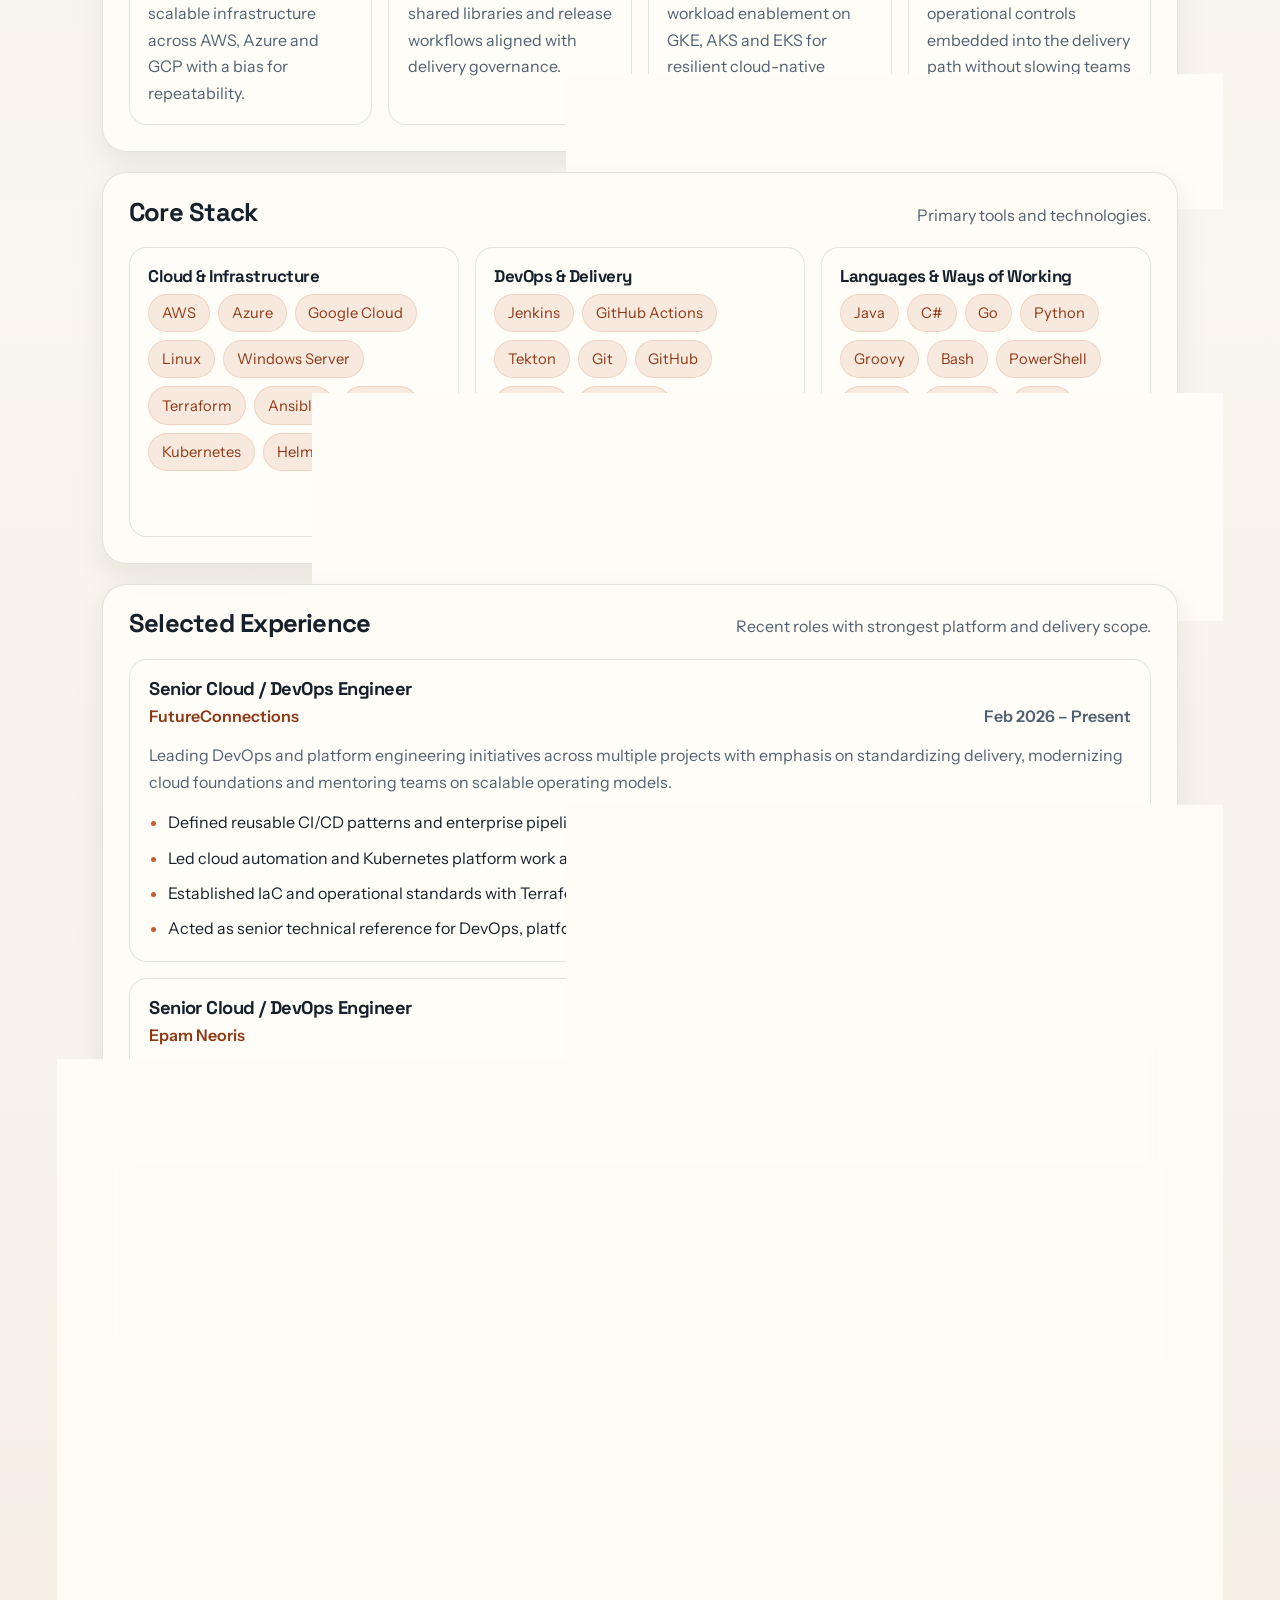
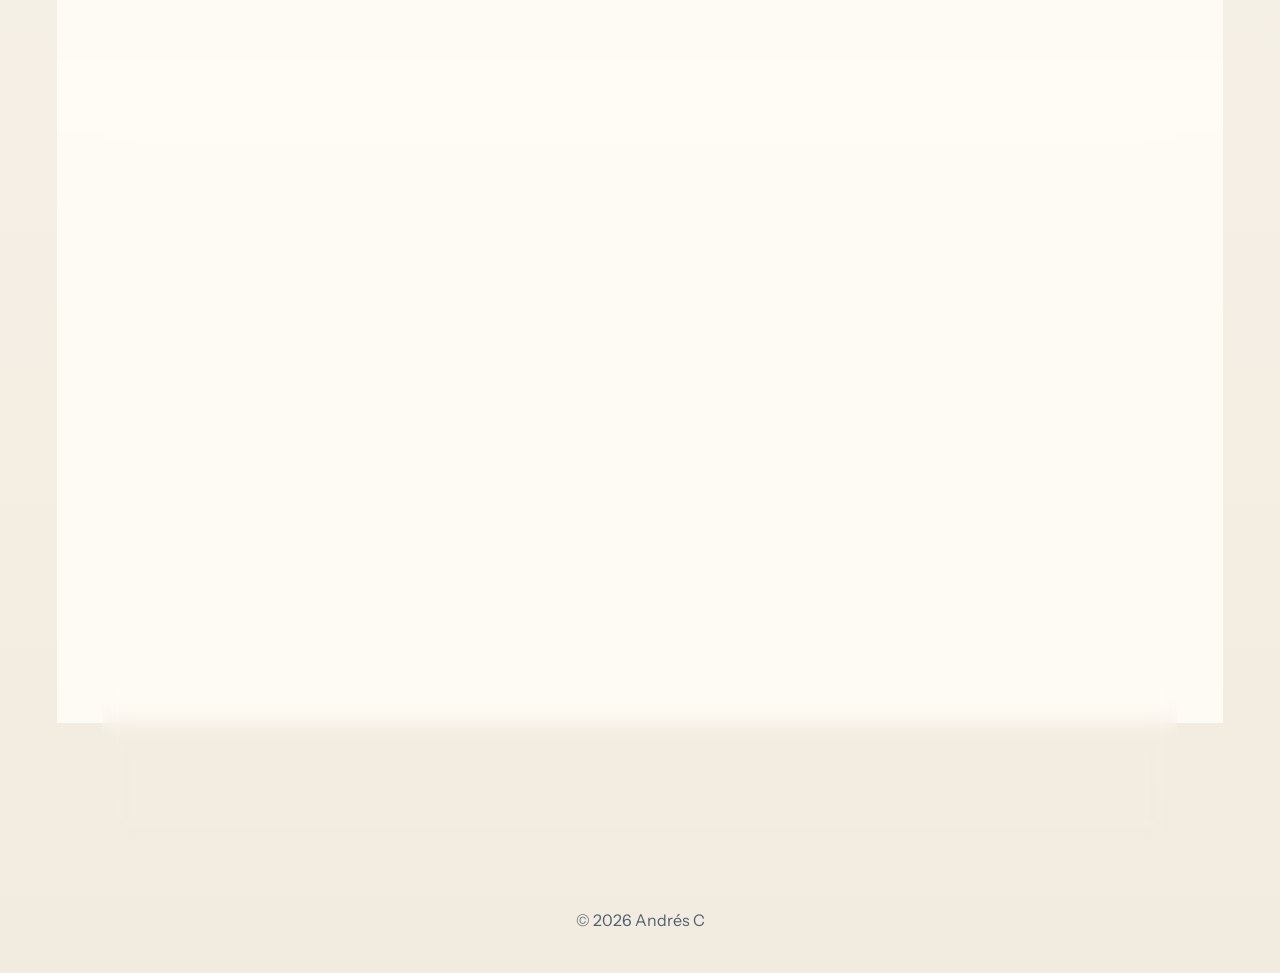
==== commit 8d0e02ab: "style(ui): update styles for improved visual design and layout * Change color scheme to warmer tones" ====
--- a/index.html
+++ b/index.html
@@ -2,314 +2,362 @@
 <html lang="en">
 <head>
   <meta charset="UTF-8" />
-  <title>Andrés C - Platform Engineer</title>
+  <title>Andrés C · Platform Engineer</title>
   <meta name="viewport" content="width=device-width, initial-scale=1" />
+  <meta
+    name="description"
+    content="Senior Platform Engineer focused on cloud infrastructure, Kubernetes, DevSecOps and repeatable delivery platforms."
+  />
+  <link rel="preconnect" href="https://fonts.googleapis.com" />
+  <link rel="preconnect" href="https://fonts.gstatic.com" crossorigin />
+  <link
+    href="https://fonts.googleapis.com/css2?family=Instrument+Sans:wght@400;500;600;700&family=Space+Grotesk:wght@500;700&display=swap"
+    rel="stylesheet"
+  />
   <link rel="stylesheet" href="styles.css" />
 </head>
 <body>
   <header class="hero">
-    <div class="hero-content">
-      <!-- Language switcher -->
+    <div class="hero-shell">
       <div class="lang-switcher">
         <a href="index.html" class="active">EN</a>
         <a href="es/index.html">ES</a>
       </div>
 
-      <h1>Andrés C</h1>
-      <p class="role">Platform Engineer · Cloud Infrastructure · Kubernetes · DevSecOps · CI/CD</p>
-      <p class="location">Madrid, Spain · 28933</p>
-      <div class="hero-links">
-        <a href="mailto:nadir-rouge.7w@icloud.com" class="btn primary">Contact</a>
-        <a href="https://www.linkedin.com/in/andres-c-b934ab41" target="_blank" class="btn secondary">
-          LinkedIn
-        </a>
+      <div class="hero-grid">
+        <div class="hero-copy">
+          <p class="eyebrow">Platform Engineering · DevOps · Cloud Enablement</p>
+          <h1>Andrés C</h1>
+          <p class="hero-lead">
+            Senior platform engineer building reliable cloud foundations, repeatable CI/CD pipelines and Kubernetes
+            operations that scale with the business.
+          </p>
+          <p class="hero-summary">
+            More than 10 years across software engineering, infrastructure automation and delivery modernization in AWS,
+            Azure and Google Cloud using Terraform, Ansible, Jenkins, GitHub Actions, Tekton and Kubernetes.
+          </p>
+
+          <div class="hero-meta">
+            <span>Madrid, Spain</span>
+            <span>Platform Engineering · DevOps · DevSecOps</span>
+          </div>
+
+          <div class="hero-links">
+            <a href="mailto:nadir-rouge.7w@icloud.com" class="btn primary">Contact</a>
+            <a
+              href="https://www.linkedin.com/in/andres-c-b934ab41"
+              target="_blank"
+              rel="noopener noreferrer"
+              class="btn secondary"
+            >
+              LinkedIn
+            </a>
+          </div>
+
+          <div class="hero-badges">
+            <span>AWS</span>
+            <span>Azure</span>
+            <span>Google Cloud</span>
+            <span>Kubernetes</span>
+            <span>Terraform</span>
+            <span>GitHub Actions</span>
+          </div>
+        </div>
+
+        <div class="hero-stats">
+          <article class="stat-card">
+            <strong>10+</strong>
+            <span>Years across engineering, automation and delivery</span>
+          </article>
+          <article class="stat-card">
+            <strong>3 Clouds</strong>
+            <span>AWS, Azure and Google Cloud in enterprise environments</span>
+          </article>
+          <article class="stat-card">
+            <strong>Kubernetes</strong>
+            <span>Platform operations on GKE, AKS and EKS</span>
+          </article>
+          <article class="stat-card">
+            <strong>CI/CD</strong>
+            <span>Standardization with Jenkins, Tekton and GitHub Actions</span>
+          </article>
+        </div>
       </div>
     </div>
   </header>
 
   <main class="container">
-    <!-- Profile -->
+    <section class="card intro-card">
+      <div class="section-heading">
+        <h2>Professional Profile</h2>
+        <p>Technical leadership with hands-on execution.</p>
+      </div>
+      <div class="intro-grid">
+        <div class="prose-block">
+          <p>
+            I design and evolve delivery platforms that reduce operational friction, improve deployment consistency and
+            give engineering teams more autonomy. My background combines software development, infrastructure,
+            automation and cloud architecture, which lets me work end to end instead of only at the tooling layer.
+          </p>
+          <p>
+            The strongest part of my profile is turning dispersed practices into a usable operating model: shared CI/CD
+            patterns, infrastructure as code, Kubernetes foundations, security controls and pragmatic standards teams
+            can actually adopt.
+          </p>
+        </div>
+        <ul class="bullet-list">
+          <li>Multi-project DevOps strategy and delivery standardization.</li>
+          <li>Cloud-native platforms in AWS, Azure and Google Cloud.</li>
+          <li>IaC, automation and release governance with measurable operational value.</li>
+          <li>Cross-functional collaboration with development, QA, security and business teams.</li>
+        </ul>
+      </div>
+    </section>
+
     <section class="card">
-      <h2>Professional Profile</h2>
-      <p>
-        Systems Engineer with a specialization in Software Engineering and extensive experience across the entire
-        software development lifecycle. I have worked with languages such as Java, C, Go and Python, as well as API
-        integrations, application development and custom business-oriented solutions.
-      </p>
-      <p>
-        Solid experience in cloud infrastructure administration on AWS, Azure and Google Cloud, designing scalable and
-        resilient solutions, and defining CI/CD pipelines and automation using tools such as Jenkins, GitHub Actions,
-        Tekton, Docker, Kubernetes, Terraform and Ansible.
-      </p>
-    </section>
-
-    <!-- Skills -->
+      <div class="section-heading">
+        <h2>Areas of Expertise</h2>
+        <p>Where I add the most value.</p>
+      </div>
+      <div class="focus-grid">
+        <article class="focus-item">
+          <h3>Cloud Platforms</h3>
+          <p>Design and operation of scalable infrastructure across AWS, Azure and GCP with a bias for repeatability.</p>
+        </article>
+        <article class="focus-item">
+          <h3>CI/CD Enablement</h3>
+          <p>Reusable pipeline patterns, shared libraries and release workflows aligned with delivery governance.</p>
+        </article>
+        <article class="focus-item">
+          <h3>Kubernetes Operations</h3>
+          <p>Cluster administration and workload enablement on GKE, AKS and EKS for resilient cloud-native services.</p>
+        </article>
+        <article class="focus-item">
+          <h3>DevSecOps Automation</h3>
+          <p>Security, quality and operational controls embedded into the delivery path without slowing teams down.</p>
+        </article>
+      </div>
+    </section>
+
     <section class="card">
-      <h2>Technical Skills</h2>
-      <div class="chips-group">
-        <h3>Cloud & Infrastructure</h3>
-        <div class="chips">
-          <span>AWS</span><span>Azure</span><span>Google Cloud</span>
-          <span>Linux</span><span>Windows Server</span>
-          <span>Terraform</span><span>Ansible</span>
-          <span>Docker</span><span>Kubernetes</span><span>Helm</span>
+      <div class="section-heading">
+        <h2>Core Stack</h2>
+        <p>Primary tools and technologies.</p>
+      </div>
+      <div class="skill-columns">
+        <article class="skill-block">
+          <h3>Cloud & Infrastructure</h3>
+          <div class="chips">
+            <span>AWS</span><span>Azure</span><span>Google Cloud</span>
+            <span>Linux</span><span>Windows Server</span>
+            <span>Terraform</span><span>Ansible</span>
+            <span>Docker</span><span>Kubernetes</span><span>Helm</span>
+          </div>
+        </article>
+
+        <article class="skill-block">
+          <h3>DevOps & Delivery</h3>
+          <div class="chips">
+            <span>Jenkins</span><span>GitHub Actions</span><span>Tekton</span>
+            <span>Git</span><span>GitHub</span><span>GitLab</span><span>Bitbucket</span>
+            <span>SonarQube</span><span>Nexus</span><span>DevSecOps</span>
+          </div>
+        </article>
+
+        <article class="skill-block">
+          <h3>Languages & Ways of Working</h3>
+          <div class="chips">
+            <span>Java</span><span>C#</span><span>Go</span><span>Python</span>
+            <span>Groovy</span><span>Bash</span><span>PowerShell</span>
+            <span>Scrum</span><span>Kanban</span><span>SAFe</span>
+          </div>
+        </article>
+      </div>
+    </section>
+
+    <section class="card">
+      <div class="section-heading">
+        <h2>Selected Experience</h2>
+        <p>Recent roles with strongest platform and delivery scope.</p>
+      </div>
+      <div class="timeline">
+        <article class="experience-item">
+          <div class="experience-top">
+            <div>
+              <h3>Senior Cloud / DevOps Engineer</h3>
+              <p class="company">FutureConnections</p>
+            </div>
+            <p class="dates">Feb 2026 – Present</p>
+          </div>
+          <p class="experience-summary">
+            Leading DevOps and platform engineering initiatives across multiple projects with emphasis on standardizing
+            delivery, modernizing cloud foundations and mentoring teams on scalable operating models.
+          </p>
+          <ul class="bullet-list compact">
+            <li>Defined reusable CI/CD patterns and enterprise pipelines in Jenkins, Tekton and GitHub Actions.</li>
+            <li>Led cloud automation and Kubernetes platform work across AWS, Azure and Google Cloud.</li>
+            <li>Established IaC and operational standards with Terraform, Ansible, Bash, PowerShell and Python.</li>
+            <li>Acted as senior technical reference for DevOps, platform engineering and DevSecOps adoption.</li>
+          </ul>
+        </article>
+
+        <article class="experience-item">
+          <div class="experience-top">
+            <div>
+              <h3>Senior Cloud / DevOps Engineer</h3>
+              <p class="company">Epam Neoris</p>
+            </div>
+            <p class="dates">Apr 2022 – Feb 2026</p>
+          </div>
+          <p class="experience-summary">
+            Drove DevOps strategy for several projects, combining delivery modernization, infrastructure automation and
+            Kubernetes orchestration in enterprise cloud environments.
+          </p>
+          <ul class="bullet-list compact">
+            <li>Designed and implemented CI/CD pipelines with scripted, declarative and shared-library approaches.</li>
+            <li>Automated deployments and operations on Linux and Windows across AWS, Azure and GCP.</li>
+            <li>Built and maintained Kubernetes clusters in GKE, AKS and EKS for cloud-native workloads.</li>
+            <li>Developed platform automation with Terraform, Ansible, Bash, PowerShell, Python and Go.</li>
+          </ul>
+        </article>
+
+        <article class="experience-item">
+          <div class="experience-top">
+            <div>
+              <h3>DevOps Engineer</h3>
+              <p class="company">Zemoga INC</p>
+            </div>
+            <p class="dates">Nov 2021 – Apr 2022</p>
+          </div>
+          <p class="experience-summary">
+            Delivered CI/CD automation, infrastructure provisioning and container-based deployment foundations for
+            multiple projects.
+          </p>
+          <ul class="bullet-list compact">
+            <li>Created and maintained Jenkins pipelines for continuous integration and continuous delivery.</li>
+            <li>Used Terraform and Ansible to provision and configure cloud environments consistently.</li>
+            <li>Managed Docker-based services and Kubernetes deployments on AKS, EKS and GKE.</li>
+            <li>Supported operations with Bash and PowerShell automation.</li>
+          </ul>
+        </article>
+      </div>
+
+      <details class="more-experience">
+        <summary>See earlier experience</summary>
+        <div class="timeline timeline-nested">
+          <article class="experience-item">
+            <div class="experience-top">
+              <div>
+                <h3>DevOps Engineer</h3>
+                <p class="company">Globant</p>
+              </div>
+              <p class="dates">May 2021 – Nov 2021</p>
+            </div>
+            <ul class="bullet-list compact">
+              <li>Promoted DevOps culture and development standards across cloud-native projects.</li>
+              <li>Built CI/CD pipelines in Jenkins and GitLab.</li>
+              <li>Automated deployments in AWS, Azure and GCP and supported Linux operations.</li>
+            </ul>
+          </article>
+
+          <article class="experience-item">
+            <div class="experience-top">
+              <div>
+                <h3>DevOps Consultant</h3>
+                <p class="company">Palo IT</p>
+              </div>
+              <p class="dates">Sep 2020 – May 2021</p>
+            </div>
+            <ul class="bullet-list compact">
+              <li>Supported teams adopting DevOps culture, agile practices and delivery standards.</li>
+              <li>Designed CI/CD pipelines for Java, C# and Node.js solutions.</li>
+              <li>Worked on cloud deployments, REST integrations and automation utilities.</li>
+            </ul>
+          </article>
+
+          <article class="experience-item">
+            <div class="experience-top">
+              <div>
+                <h3>DevOps Architecture Center of Excellence</h3>
+                <p class="company">Colombia Telecomunicaciones · Telefónica · Movistar</p>
+              </div>
+              <p class="dates">Aug 2018 – Sep 2020</p>
+            </div>
+            <ul class="bullet-list compact">
+              <li>Spread DevOps practices across business and technical teams.</li>
+              <li>Led squads under Scrum, Kanban and SAFe frameworks.</li>
+              <li>Worked on Jenkins, Azure DevOps, Docker and cloud adoption initiatives.</li>
+            </ul>
+          </article>
+
+          <article class="experience-item">
+            <div class="experience-top">
+              <div>
+                <h3>Developer Progression</h3>
+                <p class="company">Movistar · Protekto · Wizenz</p>
+              </div>
+              <p class="dates">2013 – 2018</p>
+            </div>
+            <ul class="bullet-list compact">
+              <li>Backend and frontend development with Java, C#, Angular and Node.js.</li>
+              <li>API integrations, data modeling and object-oriented design.</li>
+              <li>Early adoption of CI practices, scripting and operational automation.</li>
+            </ul>
+          </article>
         </div>
-      </div>
-
-      <div class="chips-group">
-        <h3>DevOps & CI/CD</h3>
-        <div class="chips">
-          <span>Jenkins</span><span>GitHub Actions</span><span>Tekton</span>
-          <span>Git</span><span>GitHub</span><span>GitLab</span><span>Bitbucket</span>
-          <span>SonarQube</span><span>Nexus</span>
-        </div>
-      </div>
-
-      <div class="chips-group">
-        <h3>Languages & Scripting</h3>
-        <div class="chips">
-          <span>Java</span><span>C#</span><span>Golang</span><span>Python</span>
-          <span>Groovy</span><span>Bash</span><span>Powershell</span>
-        </div>
-      </div>
-
-      <div class="chips-group">
-        <h3>Methods & Others</h3>
-        <div class="chips">
-          <span>Scrum</span><span>Kanban</span><span>SAFe</span><span>Agile</span>
-          <span>CI/CD</span><span>DevSecOps</span>
-          <span>Jira</span>
-        </div>
-      </div>
-    </section>
-
-    <!-- Experience -->
+      </details>
+    </section>
+
     <section class="card">
-      <h2>Professional Experience</h2>
-
-      <article class="experience-item">
-        <header>
-          <h3>Senior Cloud / DevOps Engineer</h3>
-          <span class="company">FutureConnections</span>
-          <span class="dates">Feb 2026 – Present</span>
-        </header>
-        <p>
-          Senior DevOps and Platform Engineer leading the definition and implementation of DevOps processes across multiple
-          projects in the company, with a strong focus on delivery standardization, cloud platform modernization and
-          continuous improvement of software lifecycle practices. Responsible for driving technical decisions, mentoring
-          teams and enabling reliable, scalable and secure delivery models across heterogeneous environments.
-        </p>
-        <ul>
-          <li>Lead the implementation and evolution of DevOps practices across multiple projects, aligning delivery processes with business and engineering goals.</li>
-          <li>Drive CI/CD strategy and standardization, defining reusable patterns, governance and best practices for build, release and deployment processes.</li>
-          <li>Act as a senior technical reference for DevOps, cloud infrastructure and platform engineering initiatives across cross-functional teams.</li>
-          <li>Design and implement enterprise-grade CI/CD pipelines using Jenkins, Tekton and GitHub Actions, including shared libraries and reusable pipeline components.</li>
-          <li>Lead cloud deployment automation initiatives across AWS, Azure and Google Cloud, improving consistency, traceability and operational efficiency.</li>
-          <li>Design and manage Kubernetes-based platforms in GKE, AKS and EKS to support scalable and resilient cloud-native workloads.</li>
-          <li>Define infrastructure as code standards and implement complex environments using Terraform for repeatable and auditable provisioning.</li>
-          <li>Automate configuration, provisioning and operational tasks with Ansible, Bash, PowerShell and Python.</li>
-          <li>Promote DevSecOps practices by integrating quality, security and automation controls into delivery pipelines.</li>
-          <li>Lead technical implementation of platform improvements, deployment models and operational practices across projects with different architectural and business contexts.</li>
-          <li>Collaborate with development, QA, security and business stakeholders to improve release velocity, platform reliability and team autonomy.</li>
-          <li>Mentor engineers and development teams in DevOps culture, automation practices, cloud adoption and operational excellence.</li>
-          <li>Develop Kubernetes operators with operator-sdk and Go to automate platform capabilities and reduce manual operational effort.</li>
-          <li>Manage Git workflows, repository strategies and branching models in GitHub and Bitbucket to support scalable team collaboration.</li>
-          <li>Support the definition of technical roadmaps for platform evolution, delivery maturity and cloud adoption in different company initiatives.</li>
-        </ul>
-      </article>
-
-      <article class="experience-item">
-        <header>
-          <h3>Senior Cloud / DevOps Engineer</h3>
-          <span class="company">Epam Neoris</span>
-          <span class="dates">Apr 2022 – Feb 2026</span>
-        </header>
-        <p>
-          Leading the DevOps strategy for multiple projects, driving technological and cultural evolution across the
-          software lifecycle. Design and implementation of CI/CD pipelines, automated cloud deployments (AWS, Azure,
-          GCP) and Kubernetes orchestration (GKE, AKS, EKS).
-        </p>
-        <ul>
-          <li>Lead DevOps strategy for projects, aligning technical practices with business objectives.</li>
-          <li>Define standards and best practices for CI/CD and software quality.</li>
-          <li>Design and build pipelines in Jenkins, Tekton and GitHub Actions (scripted, declarative and shared libraries).</li>
-          <li>Automate deployments on Linux and Windows environments in AWS, Azure and Google Cloud.</li>
-          <li>Administer Linux and Windows servers for development, test and production environments.</li>
-          <li>Define and manage infrastructure as code with Terraform for complex environments.</li>
-          <li>Automate configuration and software deployment using Ansible playbooks.</li>
-          <li>Implement and maintain Kubernetes clusters (GKE, AKS, EKS) for cloud-native applications.</li>
-          <li>Build and manage Docker images and Docker Compose stacks for internal services and tools.</li>
-          <li>Develop Kubernetes operators with operator-sdk and Go to automate platform operations.</li>
-          <li>Create scripts in Bash, PowerShell and Python for recurring tasks and pipeline support.</li>
-          <li>Manage Git workflows in Bitbucket and GitHub, including branching models and merge policies.</li>
-          <li>Design and maintain cloud services (storage, networking, security, managed services).</li>
-          <li>Integrate REST services to automate processes and connect multiple platforms.</li>
-          <li>Coordinate with development, QA and business teams to enable continuous and reliable deliveries.</li>
-        </ul>
-      </article>
-
-      <article class="experience-item">
-        <header>
-          <h3>DevOps Engineer</h3>
-          <span class="company">Zemoga INC</span>
-          <span class="dates">Nov 2021 – Apr 2022</span>
-        </header>
-        <p>
-          Implementation of continuous integration and deployment pipelines, cloud environment automation and
-          containerized application deployments with Docker and Kubernetes.
-        </p>
-        <ul>
-          <li>Create and maintain CI/CD pipelines in Jenkins for multiple projects.</li>
-          <li>Automate deployments using scripted, declarative and shared-library approaches.</li>
-          <li>Use Terraform for infrastructure as code and Ansible for configuration automation.</li>
-          <li>Manage Windows and Linux servers across development, test and production environments.</li>
-          <li>Design and maintain Docker containers and orchestration with Docker Compose.</li>
-          <li>Deploy to Kubernetes clusters (AKS, EKS, GKE) for cloud-native applications.</li>
-          <li>Write Bash and PowerShell scripts for operations, automation and pipeline support.</li>
-          <li>Research and implement backend and infrastructure services on AWS, Azure and Google Cloud.</li>
-        </ul>
-      </article>
-
-      <details class="more-experience">
-        <summary>See more experience</summary>
-
-        <article class="experience-item">
-          <header>
-            <h3>DevOps Engineer</h3>
-            <span class="company">Globant</span>
-            <span class="dates">May 2021 – Nov 2021</span>
-          </header>
-          <p>
-            Promoted DevOps culture, standardized development practices and created CI/CD pipelines for cloud-native
-            projects.
-          </p>
-          <ul>
-            <li>Advocate DevOps culture across development teams and stakeholders.</li>
-            <li>Define development standards and best practices for multi-layer projects.</li>
-            <li>Design and build CI/CD pipelines in Jenkins and GitLab.</li>
-            <li>Automate deployments to cloud infrastructures (AWS, Azure, GCP).</li>
-            <li>Administer Linux servers for integration, test and production environments.</li>
-            <li>Manage work and tasks using Azure DevOps and Jira.</li>
-            <li>Manage repositories in Git, GitLab, Bitbucket and TFS.</li>
-            <li>Implement services and applications with Docker and Docker Compose.</li>
-            <li>Deploy workloads on container orchestrators like GKE and AKS.</li>
-            <li>Automate tasks using Bash, PowerShell and Python scripts.</li>
-          </ul>
-        </article>
-
-        <article class="experience-item">
-          <header>
-            <h3>DevOps Consultant</h3>
-            <span class="company">Palo IT</span>
-            <span class="dates">Sep 2020 – May 2021</span>
-          </header>
-          <p>
-            DevOps consulting, deployment automation and adoption of agile practices across multiple development teams.
-          </p>
-          <ul>
-            <li>Support teams in adopting DevOps culture and agile methodologies (Scrum, Kanban).</li>
-            <li>Define development standards, branching models and quality guidelines.</li>
-            <li>Design CI/CD pipelines in Jenkins and GitLab for Java, C# and Node.js applications.</li>
-            <li>Automate deployments to Azure, AWS and Google Cloud using Docker and Kubernetes.</li>
-            <li>Develop backend features in Java and C#, including asynchronous processing.</li>
-            <li>Consume and expose REST services, integrating internal and third-party APIs.</li>
-            <li>Manage repositories in Git, GitLab, Bitbucket and Team Foundation Server.</li>
-            <li>Implement automations and utilities using Bash, PowerShell and Python scripts.</li>
-          </ul>
-        </article>
-
-        <article class="experience-item">
-          <header>
-            <h3>DevOps Architecture Center of Excellence</h3>
-            <span class="company">Colombia Telecomunicaciones - Telefónica - Movistar</span>
-            <span class="dates">Aug 2018 – Sep 2020</span>
-          </header>
-          <p>
-            Promoted DevOps culture, managed development squads and automated deployments on cloud and container
-            platforms.
-          </p>
-          <ul>
-            <li>Promote DevOps culture across business and technical teams.</li>
-            <li>Lead and mentor development squads using agile frameworks (Scrum, Kanban, SAFe).</li>
-            <li>Define development standards and architecture guidelines for internal applications.</li>
-            <li>Configure and administer Windows and Linux servers for corporate applications.</li>
-            <li>Design and maintain Jenkins pipelines for continuous integration and deployment.</li>
-            <li>Manage work and releases with Azure DevOps and Jira.</li>
-            <li>Create and manage repositories in Git and Team Foundation Server.</li>
-            <li>Research and adopt cloud services (AWS, Azure, GCP), including storage and managed services.</li>
-            <li>Develop REST services in Java and C#, applying object-oriented principles.</li>
-            <li>Build Docker images and deploy workloads on Rancher, Okteto and AKS.</li>
-          </ul>
-        </article>
-
-        <article class="experience-item">
-          <header>
-            <h3>Senior / Semi-Senior / Junior Developer</h3>
-            <span class="company">Movistar, Protekto, Wizenz</span>
-            <span class="dates">2013 – 2018</span>
-          </header>
-          <p>
-            Backend and frontend development with Java, C#, Angular and NodeJS, working with agile methodologies and
-            progressively adopting DevOps practices.
-          </p>
-          <ul>
-            <li>Develop backend services in Java and C# using frameworks such as Spring Boot and .NET.</li>
-            <li>Build web applications and SPAs with Angular and NodeJS integrated with REST APIs.</li>
-            <li>Design and implement RESTful services, integrating internal and third-party systems.</li>
-            <li>Model data and queries for relational and non-relational databases.</li>
-            <li>Apply OOP principles and clean code practices.</li>
-            <li>Actively participate in agile teams (Scrum / Kanban): refinement, planning, demos and retrospectives.</li>
-            <li>Use version control tools (Git, TFS) and work management tools (Jira, Azure DevOps).</li>
-            <li>Automate basic builds and deployments with Jenkins and Bash / PowerShell scripts.</li>
-            <li>Collaborate in the transition towards DevOps practices: continuous integration and stable test environments.</li>
-          </ul>
-        </article>
-      </details>
-    </section>
-
-    <!-- Education -->
-    <section class="card">
-      <h2>Education</h2>
-      <ul class="education-list">
-        <li>
-          <strong>Specialization in Software Engineering</strong><br />
-          Universidad Distrital Francisco José de Caldas · 2020
-        </li>
-        <li>
-          <strong>Bachelor’s Degree in Systems Engineering</strong><br />
-          Konrad Lorenz Fundación Universitaria · 2012
-        </li>
-      </ul>
-    </section>
-
-    <!-- Certifications -->
-    <section class="card">
-      <h2>Selected Certifications</h2>
-      <ul class="cert-list">
-        <li><strong>AWS Certified Solutions Architect – Associate</strong> · 2025</li>
-        <li><strong>AWS Certified Cloud Practitioner</strong> · 2023</li>
-        <li><strong>GitHub Foundations</strong> · 2024</li>
-        <li><strong>GitHub Actions</strong> · 2024</li>
-        <li><strong>GitHub Advanced Security</strong> · 2024</li>
-        <li><strong>Scrum Master & Scrum Foundation</strong> · CertiProf · 2020</li>
-        <li><strong>DevOps Essentials Professional Certificate</strong> · CertiProf · 2020</li>
-      </ul>
-    </section>
-
-    <!-- Contact -->
-    <section class="card">
-      <h2>Contact</h2>
-      <p>If you’d like to get in touch, you can reach me at:</p>
-      <p class="contact-line">
-        <strong>Email:</strong>
-        <a href="mailto:nadir-rouge.7w@icloud.com">nadir-rouge.7w@icloud.com</a>
-      </p>
-      <p class="contact-line">
-        <strong>LinkedIn:</strong>
-        <a href="https://www.linkedin.com/in/andres-c-b934ab41" target="_blank">
-          /in/andres-c-b934ab41
+      <div class="section-heading">
+        <h2>Education & Certifications</h2>
+        <p>Formal background and selected credentials.</p>
+      </div>
+      <div class="split-grid">
+        <article class="info-panel">
+          <h3>Education</h3>
+          <ul class="plain-list">
+            <li>
+              <strong>Specialization in Software Engineering</strong>
+              <span>Universidad Distrital Francisco José de Caldas · 2020</span>
+            </li>
+            <li>
+              <strong>Bachelor’s Degree in Systems Engineering</strong>
+              <span>Konrad Lorenz Fundación Universitaria · 2012</span>
+            </li>
+          </ul>
+        </article>
+
+        <article class="info-panel">
+          <h3>Selected Certifications</h3>
+          <ul class="plain-list">
+            <li><strong>AWS Certified Solutions Architect – Associate</strong><span>2025</span></li>
+            <li><strong>AWS Certified Cloud Practitioner</strong><span>2023</span></li>
+            <li><strong>GitHub Foundations</strong><span>2024</span></li>
+            <li><strong>GitHub Actions</strong><span>2024</span></li>
+            <li><strong>GitHub Advanced Security</strong><span>2024</span></li>
+            <li><strong>Scrum Master & Scrum Foundation</strong><span>CertiProf · 2020</span></li>
+          </ul>
+        </article>
+      </div>
+    </section>
+
+    <section class="card contact-card">
+      <div class="section-heading">
+        <h2>Contact</h2>
+        <p>Open to conversations around platform engineering, cloud modernization and DevOps leadership.</p>
+      </div>
+      <div class="contact-actions">
+        <a href="mailto:nadir-rouge.7w@icloud.com" class="contact-link">nadir-rouge.7w@icloud.com</a>
+        <a
+          href="https://www.linkedin.com/in/andres-c-b934ab41"
+          target="_blank"
+          rel="noopener noreferrer"
+          class="contact-link"
+        >
+          linkedin.com/in/andres-c-b934ab41
         </a>
-      </p>
+      </div>
     </section>
   </main>
 
--- a/styles.css
+++ b/styles.css
@@ -1,15 +1,24 @@
 :root {
-  --bg: #0f172a;
-  --bg-elevated: #020617;
-  --card-bg: #020617;
-  --accent: #38bdf8;
-  --accent-soft: rgba(56, 189, 248, 0.12);
-  --text-main: #e5e7eb;
-  --text-muted: #9ca3af;
-  --border-subtle: rgba(148, 163, 184, 0.2);
-  --radius-lg: 18px;
-  --radius-xl: 24px;
-  --shadow-soft: 0 18px 45px rgba(15, 23, 42, 0.6);
+  --bg: #f4efe6;
+  --bg-accent: #e8dfd0;
+  --surface: rgba(255, 252, 247, 0.9);
+  --surface-strong: #fffdf8;
+  --ink: #16202b;
+  --ink-soft: #516070;
+  --line: rgba(22, 32, 43, 0.12);
+  --line-strong: rgba(22, 32, 43, 0.2);
+  --accent: #c65d2e;
+  --accent-deep: #8f3816;
+  --accent-soft: rgba(198, 93, 46, 0.12);
+  --hero-top: #183350;
+  --hero-bottom: #0f2136;
+  --hero-glow: rgba(217, 138, 78, 0.28);
+  --hero-text: #f7f1e8;
+  --shadow-lg: 0 22px 50px rgba(24, 32, 43, 0.12);
+  --shadow-md: 0 12px 30px rgba(24, 32, 43, 0.08);
+  --radius-xl: 32px;
+  --radius-lg: 24px;
+  --radius-md: 18px;
 }
 
 *,
@@ -18,177 +27,501 @@
   box-sizing: border-box;
 }
 
+html {
+  scroll-behavior: smooth;
+}
+
 body {
   margin: 0;
-  font-family: system-ui, -apple-system, BlinkMacSystemFont, "Segoe UI", sans-serif;
-  background: radial-gradient(circle at top, #1d283a 0, #020617 40%, #000 100%);
-  color: var(--text-main);
-  line-height: 1.6;
+  font-family: "Instrument Sans", sans-serif;
+  background:
+    radial-gradient(circle at top left, rgba(198, 93, 46, 0.08), transparent 30%),
+    linear-gradient(180deg, var(--bg) 0%, #f9f6ef 45%, #f2ebdf 100%);
+  color: var(--ink);
+  line-height: 1.65;
+}
+
+body::before {
+  content: "";
+  position: fixed;
+  inset: 0;
+  background-image:
+    linear-gradient(rgba(22, 32, 43, 0.025) 1px, transparent 1px),
+    linear-gradient(90deg, rgba(22, 32, 43, 0.025) 1px, transparent 1px);
+  background-size: 42px 42px;
+  mask-image: linear-gradient(180deg, rgba(0, 0, 0, 0.35), transparent 75%);
+  pointer-events: none;
+}
+
+a {
+  color: inherit;
+}
+
+h1,
+h2,
+h3 {
+  margin: 0;
+  font-family: "Space Grotesk", sans-serif;
+  letter-spacing: -0.03em;
+  line-height: 1.08;
+}
+
+p {
+  margin: 0;
 }
 
 .hero {
-  padding: 3.5rem 1.5rem 2rem;
-}
-
-.hero-content {
-  max-width: 900px;
+  padding: 2rem 1.4rem 1rem;
+}
+
+.hero-shell {
+  position: relative;
+  max-width: 1120px;
   margin: 0 auto;
-  background: radial-gradient(circle at top left, rgba(56, 189, 248, 0.15), rgba(15, 23, 42, 0.95));
-  border-radius: 28px;
-  padding: 2.5rem 2rem;
-  box-shadow: var(--shadow-soft);
-  border: 1px solid rgba(148, 163, 184, 0.35);
-  position: relative;
+  padding: 3.2rem;
+  border-radius: var(--radius-xl);
+  background:
+    radial-gradient(circle at 92% 12%, var(--hero-glow), transparent 28%),
+    radial-gradient(circle at 14% 16%, rgba(255, 255, 255, 0.07), transparent 20%),
+    linear-gradient(135deg, var(--hero-top), var(--hero-bottom));
+  color: var(--hero-text);
+  box-shadow: 0 28px 70px rgba(7, 15, 26, 0.22);
   overflow: hidden;
 }
 
-.hero-content::after {
+.hero-shell::before {
   content: "";
   position: absolute;
   inset: 0;
-  background: radial-gradient(circle at 120% -20%, rgba(14, 165, 233, 0.45), transparent 60%);
-  opacity: 0.6;
+  background:
+    linear-gradient(rgba(255, 255, 255, 0.055) 1px, transparent 1px),
+    linear-gradient(90deg, rgba(255, 255, 255, 0.055) 1px, transparent 1px);
+  background-size: 32px 32px;
+  mask-image: linear-gradient(135deg, rgba(0, 0, 0, 0.55), transparent 85%);
   pointer-events: none;
 }
 
+.lang-switcher {
+  position: absolute;
+  top: 1.4rem;
+  right: 1.4rem;
+  z-index: 2;
+  display: flex;
+  gap: 0.45rem;
+}
+
+.lang-switcher a {
+  padding: 0.3rem 0.75rem;
+  border-radius: 999px;
+  border: 1px solid rgba(255, 255, 255, 0.22);
+  background: rgba(255, 255, 255, 0.08);
+  color: rgba(247, 241, 232, 0.76);
+  text-decoration: none;
+  font-size: 0.82rem;
+  transition: background 0.18s ease, color 0.18s ease, border-color 0.18s ease;
+}
+
+.lang-switcher a:hover,
+.lang-switcher a.active {
+  background: rgba(255, 255, 255, 0.18);
+  color: var(--hero-text);
+  border-color: rgba(255, 255, 255, 0.4);
+}
+
+.hero-grid {
+  position: relative;
+  z-index: 1;
+  display: grid;
+  grid-template-columns: minmax(0, 1.35fr) minmax(280px, 0.85fr);
+  gap: 2rem;
+  align-items: stretch;
+}
+
+.hero-copy {
+  display: flex;
+  flex-direction: column;
+  gap: 1.05rem;
+}
+
+.eyebrow {
+  margin-top: 0.3rem;
+  font-size: 0.82rem;
+  font-weight: 700;
+  letter-spacing: 0.16em;
+  text-transform: uppercase;
+  color: rgba(247, 241, 232, 0.72);
+}
+
 .hero h1 {
-  margin: 0 0 0.5rem;
-  font-size: clamp(2.1rem, 3vw, 2.7rem);
-  letter-spacing: 0.03em;
-  position: relative;
-}
-
-.role {
-  margin: 0 0 0.3rem;
-  font-weight: 500;
-  color: #e0f2fe;
-  position: relative;
-}
-
-.location {
-  margin: 0 0 1.5rem;
-  color: var(--text-muted);
-  position: relative;
-}
-
-.hero-links {
+  font-size: clamp(2.9rem, 8vw, 5rem);
+}
+
+.hero-lead {
+  max-width: 13ch;
+  font-family: "Space Grotesk", sans-serif;
+  font-size: clamp(1.45rem, 3.1vw, 2.2rem);
+  line-height: 1.12;
+}
+
+.hero-summary {
+  max-width: 62ch;
+  font-size: 1.02rem;
+  color: rgba(247, 241, 232, 0.8);
+}
+
+.hero-meta,
+.hero-badges,
+.hero-links,
+.contact-actions,
+.chips {
   display: flex;
   flex-wrap: wrap;
   gap: 0.75rem;
-  position: relative;
-  z-index: 1;
-}
-
-.btn {
+}
+
+.hero-meta span,
+.hero-badges span {
+  display: inline-flex;
+  align-items: center;
+  min-height: 2.25rem;
+  padding: 0.4rem 0.9rem;
   border-radius: 999px;
-  padding: 0.6rem 1.3rem;
-  font-size: 0.95rem;
-  font-weight: 500;
-  text-decoration: none;
+  border: 1px solid rgba(255, 255, 255, 0.12);
+}
+
+.hero-meta span {
+  background: rgba(255, 255, 255, 0.08);
+  color: rgba(247, 241, 232, 0.84);
+}
+
+.hero-badges span {
+  background: rgba(255, 255, 255, 0.06);
+  color: rgba(247, 241, 232, 0.74);
+  font-size: 0.92rem;
+}
+
+.btn,
+.contact-link {
   display: inline-flex;
   align-items: center;
   justify-content: center;
+  min-height: 2.8rem;
+  padding: 0.72rem 1.2rem;
+  border-radius: 999px;
   border: 1px solid transparent;
-  cursor: pointer;
-  transition: all 0.18s ease-out;
-  backdrop-filter: blur(8px);
+  text-decoration: none;
+  font-weight: 600;
+  transition: transform 0.18s ease, box-shadow 0.18s ease, background 0.18s ease;
+}
+
+.btn:hover,
+.contact-link:hover {
+  transform: translateY(-1px);
 }
 
 .btn.primary {
-  background: linear-gradient(135deg, #0ea5e9, #22c55e);
-  color: #0b1120;
-  box-shadow: 0 10px 25px rgba(34, 197, 94, 0.4);
-}
-
-.btn.primary:hover {
-  transform: translateY(-1px) scale(1.01);
-  box-shadow: 0 14px 35px rgba(34, 197, 94, 0.5);
+  background: linear-gradient(135deg, #f0b16c, #d36e3b);
+  color: #1e1712;
+  box-shadow: 0 14px 32px rgba(211, 110, 59, 0.32);
 }
 
 .btn.secondary {
-  background: rgba(15, 23, 42, 0.7);
-  border-color: rgba(148, 163, 184, 0.6);
-  color: var(--text-main);
-}
-
-.btn.secondary:hover {
-  background: rgba(15, 23, 42, 0.95);
-  transform: translateY(-1px);
-}
-
+  border-color: rgba(255, 255, 255, 0.18);
+  background: rgba(255, 255, 255, 0.08);
+  color: var(--hero-text);
+}
+
+.hero-stats {
+  display: grid;
+  gap: 1rem;
+  align-content: start;
+}
+
+.stat-card {
+  padding: 1.15rem;
+  border-radius: var(--radius-md);
+  background: rgba(255, 255, 255, 0.08);
+  border: 1px solid rgba(255, 255, 255, 0.12);
+  backdrop-filter: blur(10px);
+}
+
+.stat-card strong {
+  display: block;
+  margin-bottom: 0.35rem;
+  font-family: "Space Grotesk", sans-serif;
+  font-size: 1.55rem;
+}
+
+.stat-card span {
+  color: rgba(247, 241, 232, 0.76);
+}
 
 .container {
-  max-width: 900px;
-  margin: 0 auto 3rem;
-  padding: 0 1.5rem 1rem;
+  position: relative;
+  z-index: 1;
+  max-width: 1120px;
+  margin: 0 auto;
+  padding: 1rem 1.4rem 3rem;
 }
 
 .card {
-  background: rgba(15, 23, 42, 0.95);
-  border-radius: var(--radius-xl);
-  padding: 1.6rem 1.5rem;
-  margin-bottom: 1.3rem;
-  border: 1px solid var(--border-subtle);
-  box-shadow: 0 14px 30px rgba(15, 23, 42, 0.7);
-}
-
-.card h2 {
-  margin : 0 0 1rem;
-}
-
-.chips {
+  margin-bottom: 1.25rem;
+  padding: 1.6rem;
+  border: 1px solid var(--line);
+  border-radius: var(--radius-lg);
+  background: var(--surface);
+  box-shadow: var(--shadow-md);
+  backdrop-filter: blur(10px);
+}
+
+.section-heading {
   display: flex;
   flex-wrap: wrap;
-  gap: 0.35rem;         
+  align-items: baseline;
+  justify-content: space-between;
+  gap: 0.75rem 1.5rem;
+  margin-bottom: 1.2rem;
+}
+
+.section-heading h2 {
+  font-size: clamp(1.5rem, 2vw, 2rem);
+}
+
+.section-heading p {
+  color: var(--ink-soft);
+}
+
+.intro-grid,
+.split-grid {
+  display: grid;
+  grid-template-columns: repeat(2, minmax(0, 1fr));
+  gap: 1.3rem;
+}
+
+.prose-block {
+  display: grid;
+  gap: 1rem;
+}
+
+.bullet-list,
+.plain-list {
+  margin: 0;
+  padding-left: 1.15rem;
+}
+
+.bullet-list {
+  display: grid;
+  gap: 0.75rem;
+}
+
+.bullet-list.compact {
+  gap: 0.55rem;
+}
+
+.bullet-list li::marker {
+  color: var(--accent);
+}
+
+.focus-grid,
+.skill-columns {
+  display: grid;
+  gap: 1rem;
+}
+
+.focus-grid {
+  grid-template-columns: repeat(4, minmax(0, 1fr));
+}
+
+.focus-item,
+.skill-block,
+.info-panel,
+.experience-item,
+.contact-card {
+  background: var(--surface-strong);
+}
+
+.focus-item,
+.skill-block,
+.info-panel {
+  padding: 1.15rem;
+  border-radius: var(--radius-md);
+  border: 1px solid var(--line);
+}
+
+.focus-item h3,
+.skill-block h3,
+.info-panel h3 {
+  margin-bottom: 0.55rem;
+  font-size: 1.06rem;
+}
+
+.focus-item p,
+.experience-summary,
+.plain-list span {
+  color: var(--ink-soft);
+}
+
+.skill-columns {
+  grid-template-columns: repeat(3, minmax(0, 1fr));
+}
+
+.chips {
+  gap: 0.5rem;
 }
 
 .chips span {
-  display: inline-flex;
-  align-items: center;
-  padding: 0.18rem 0.6rem;
+  padding: 0.38rem 0.8rem;
   border-radius: 999px;
   background: var(--accent-soft);
-  border: 1px solid var(--border-subtle);
-  font-size: 0.9rem;
+  border: 1px solid rgba(198, 93, 46, 0.16);
+  color: var(--accent-deep);
+  font-size: 0.92rem;
   white-space: nowrap;
 }
 
+.timeline {
+  display: grid;
+  gap: 1rem;
+}
+
+.experience-item {
+  padding: 1.2rem;
+  border-radius: var(--radius-md);
+  border: 1px solid var(--line);
+}
+
+.experience-top {
+  display: flex;
+  flex-wrap: wrap;
+  align-items: end;
+  justify-content: space-between;
+  gap: 0.6rem 1rem;
+  margin-bottom: 0.8rem;
+}
+
+.experience-top h3 {
+  font-size: 1.15rem;
+}
+
+.company {
+  margin-top: 0.25rem;
+  color: var(--accent-deep);
+  font-weight: 600;
+}
+
+.dates {
+  color: var(--ink-soft);
+  font-weight: 600;
+}
+
+.experience-summary {
+  margin-bottom: 0.9rem;
+}
+
+.more-experience {
+  margin-top: 1rem;
+}
+
+.more-experience summary {
+  cursor: pointer;
+  list-style: none;
+  padding: 1rem 1.1rem;
+  border-radius: var(--radius-md);
+  border: 1px dashed var(--line-strong);
+  background: rgba(255, 253, 248, 0.72);
+  font-weight: 600;
+}
+
+.more-experience summary::-webkit-details-marker {
+  display: none;
+}
+
+.more-experience[open] summary {
+  margin-bottom: 1rem;
+}
+
+.timeline-nested {
+  margin-top: 0.2rem;
+}
+
+.plain-list {
+  list-style: none;
+  padding: 0;
+  display: grid;
+  gap: 0.9rem;
+}
+
+.plain-list li {
+  display: grid;
+  gap: 0.15rem;
+}
+
+.contact-card {
+  border: 1px solid var(--line);
+}
+
+.contact-actions {
+  gap: 0.9rem;
+}
+
+.contact-link {
+  border: 1px solid var(--line);
+  background: #fff;
+  color: var(--ink);
+}
+
 .footer {
-  display: flex;
-  justify-content: center;
-  align-items: center;
+  padding: 0 1.4rem 2.5rem;
   text-align: center;
-  padding: 1.5rem 1rem 2rem;
-  color: var(--text-muted);
-  font-size: 0.9rem;
-}
-
-.lang-switcher {
-  position: absolute;
-  top: 1.1rem;
-  right: 1.5rem;
-  display: flex;
-  gap: 0.35rem;
-  z-index: 2;
-}
-
-.lang-switcher a {
-  font-size: 0.8rem;
-  padding: 0.15rem 0.55rem;
-  border-radius: 999px;
-  border: 1px solid rgba(148, 163, 184, 0.6);
-  background: rgba(15, 23, 42, 0.8);
-  color: var(--text-muted);
-  text-decoration: none;
-}
-
-.lang-switcher a:hover {
-  background: rgba(15, 23, 42, 1);
-}
-
-.lang-switcher a.active {
-  background: var(--accent);
-  color: #0b1120;
-  border-color: transparent;
-}
-
+  color: var(--ink-soft);
+}
+
+@media (max-width: 980px) {
+  .hero-grid,
+  .focus-grid,
+  .skill-columns {
+    grid-template-columns: 1fr 1fr;
+  }
+
+  .hero-lead {
+    max-width: none;
+  }
+}
+
+@media (max-width: 760px) {
+  .hero {
+    padding: 1rem 1rem 0.6rem;
+  }
+
+  .hero-shell,
+  .card {
+    padding: 1.2rem;
+  }
+
+  .lang-switcher {
+    position: static;
+    margin-bottom: 1rem;
+  }
+
+  .hero-grid,
+  .intro-grid,
+  .split-grid,
+  .focus-grid,
+  .skill-columns {
+    grid-template-columns: 1fr;
+  }
+
+  .section-heading {
+    align-items: start;
+  }
+
+  .contact-actions,
+  .hero-links {
+    flex-direction: column;
+  }
+
+  .btn,
+  .contact-link {
+    width: 100%;
+  }
+}
